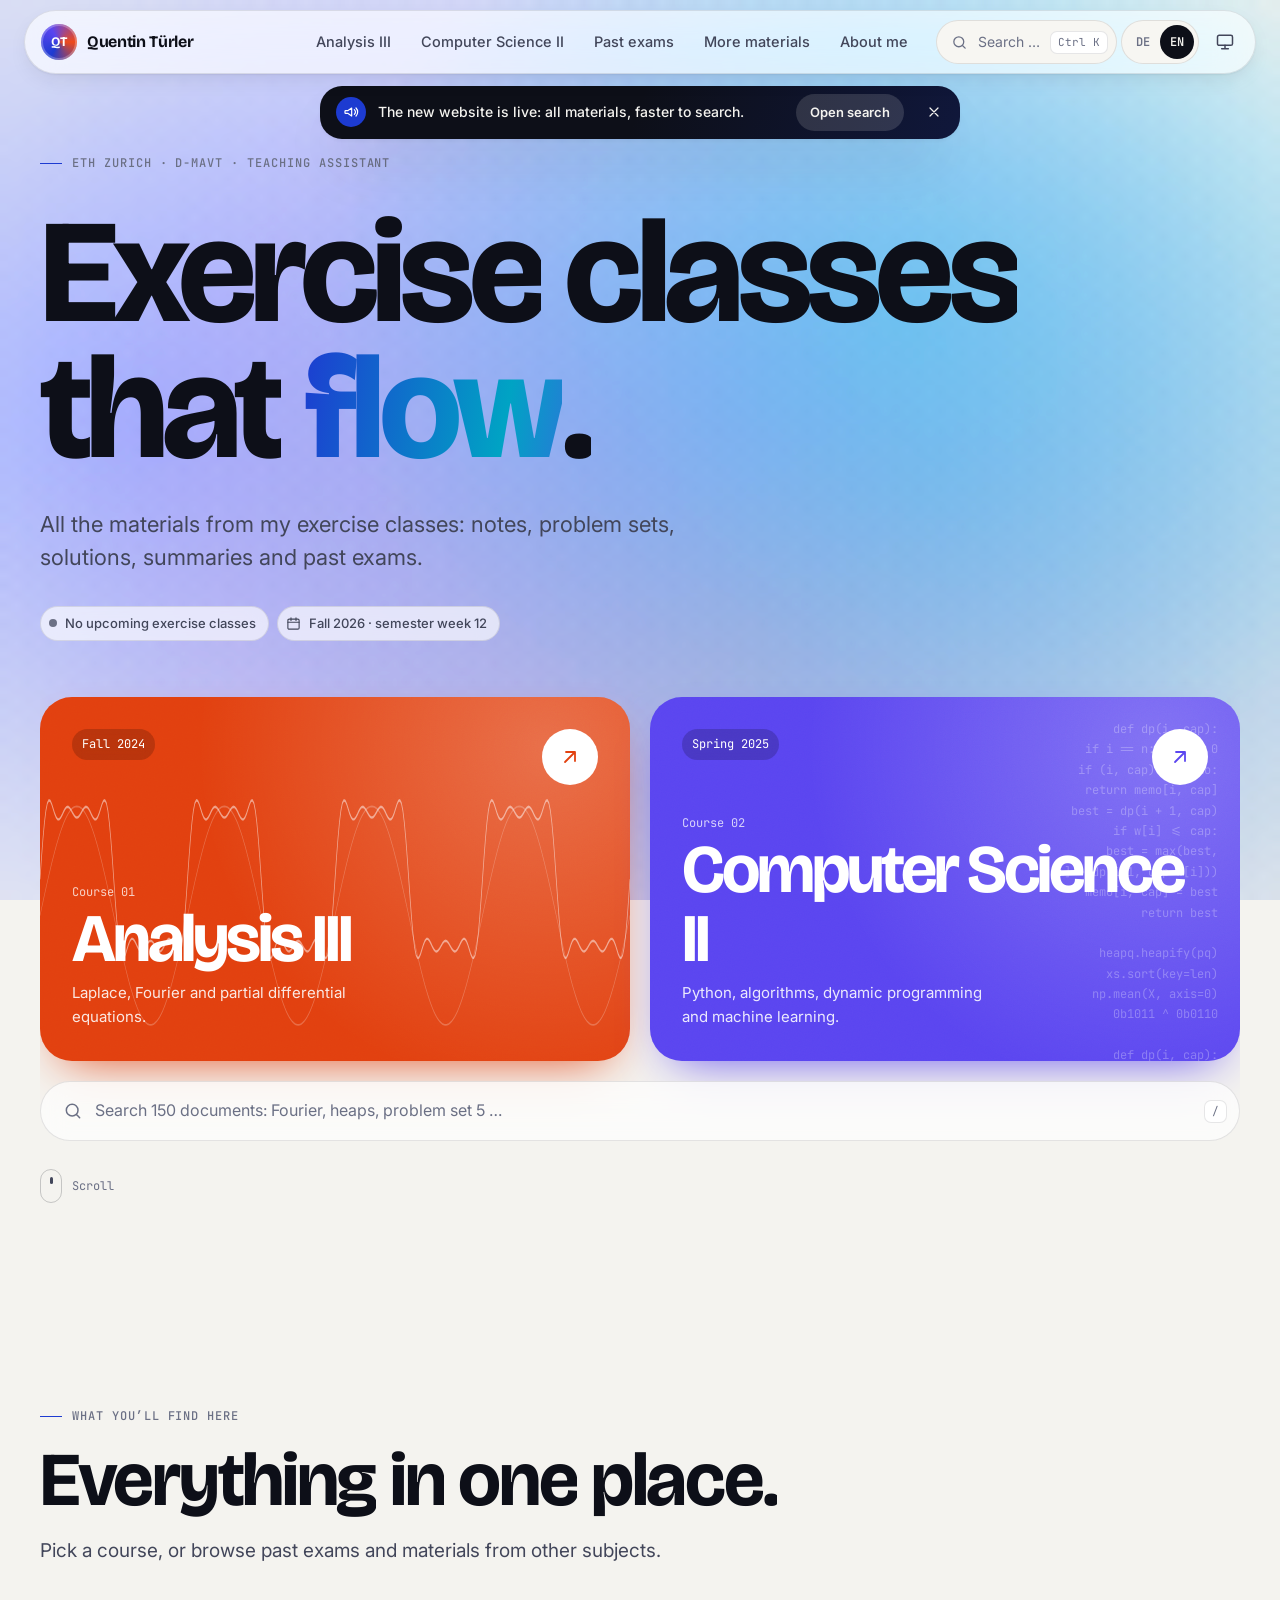
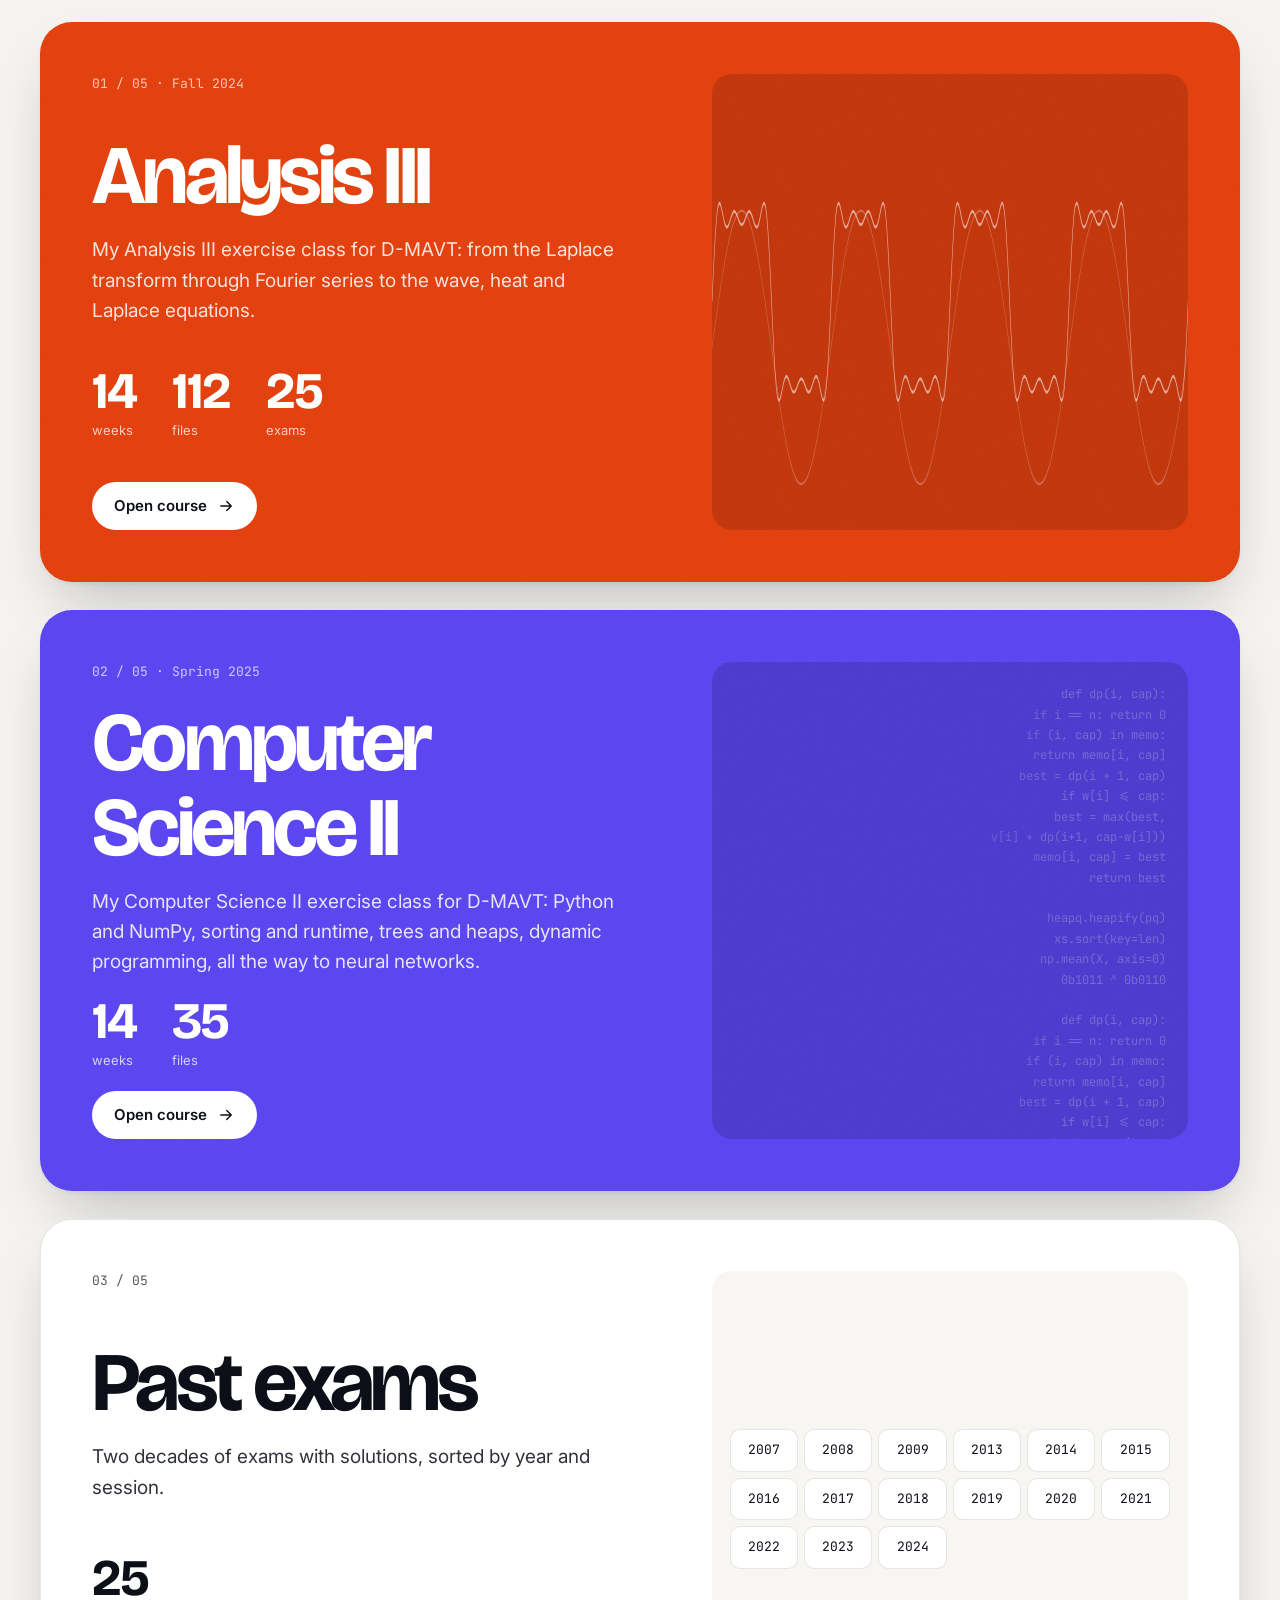
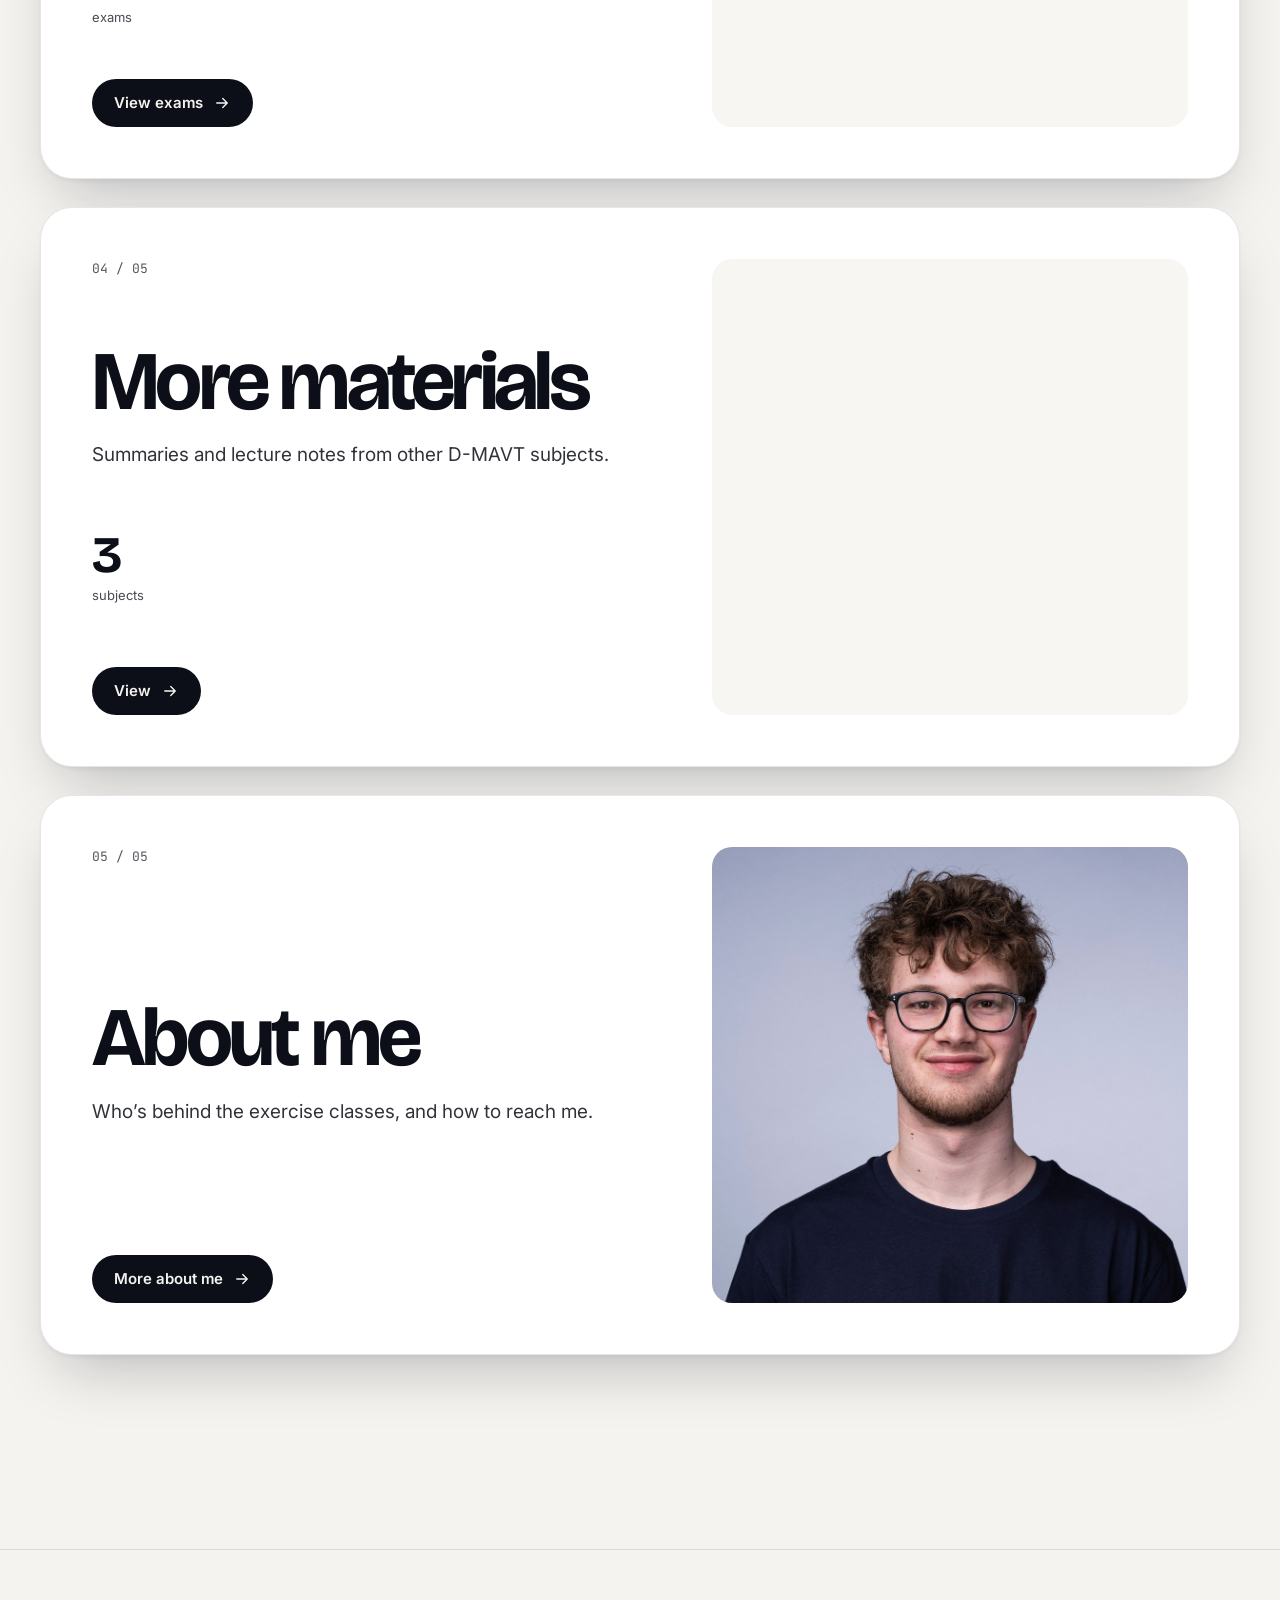
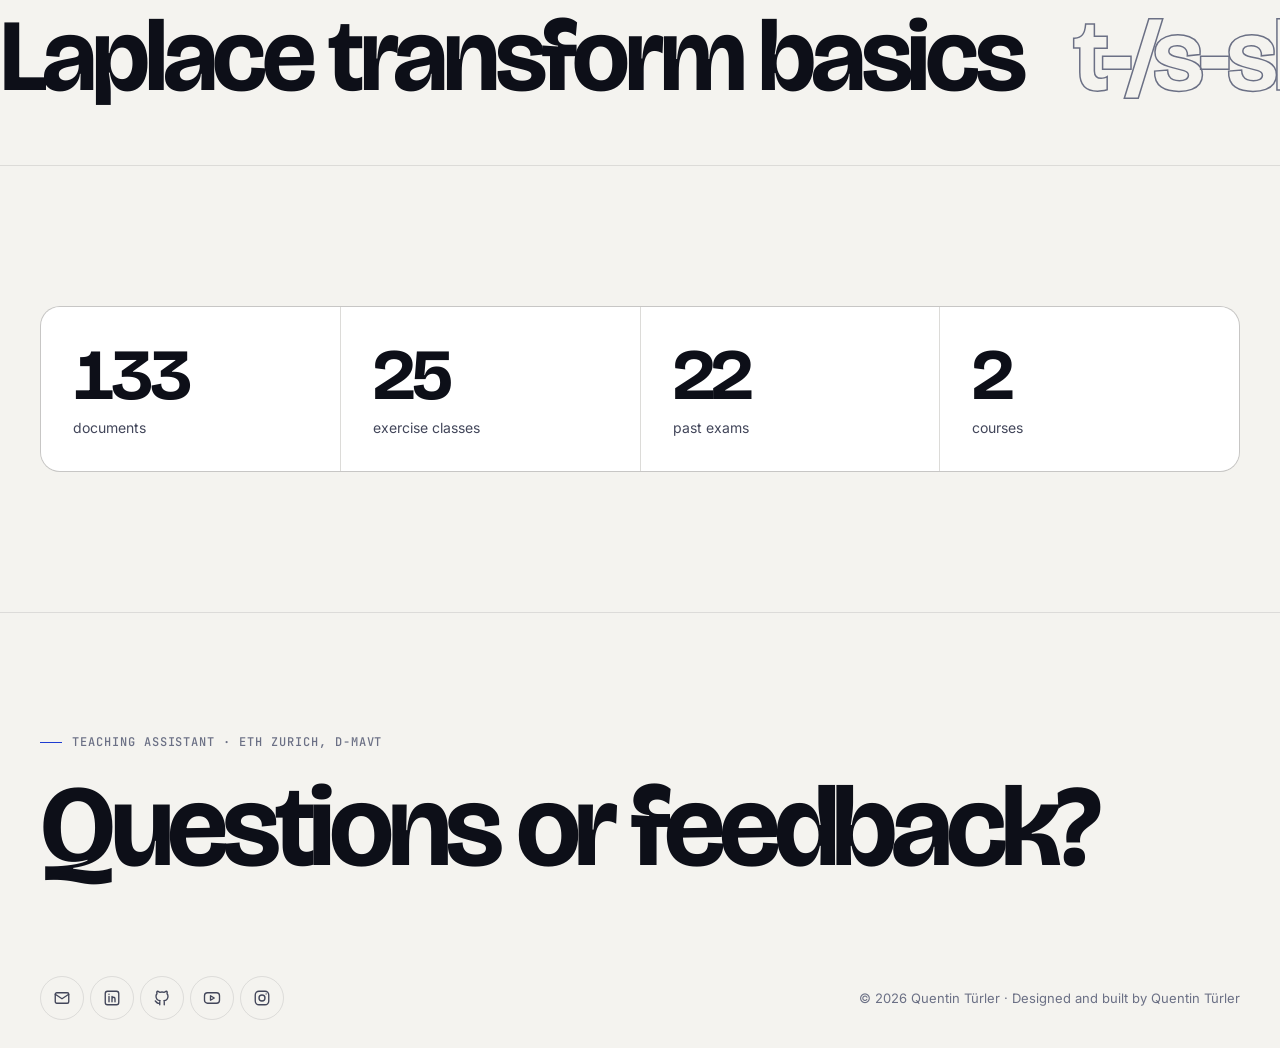
==== index.html @ d6ea6a9c "initial build" ====
<!doctype html>
<html lang="de">
<head>
<meta charset="utf-8">
<meta name="viewport" content="width=device-width, initial-scale=1, viewport-fit=cover">
<title>Quentin Türler · Teaching</title>
<meta name="description" content="Unterlagen aus meinen Übungsstunden an der ETH Zürich: Analysis III und Informatik II. Notizen, Serien, Lösungen und alte Prüfungen.">
<meta name="author" content="Quentin Türler">
<meta name="theme-color" content="#f4f3ef" media="(prefers-color-scheme: light)">
<meta name="theme-color" content="#07080d" media="(prefers-color-scheme: dark)">
<meta property="og:type" content="website">
<meta property="og:title" content="Quentin Türler · Teaching">
<meta property="og:description" content="Unterlagen aus meinen Übungsstunden an der ETH Zürich: Analysis III und Informatik II. Notizen, Serien, Lösungen und alte Prüfungen.">
<meta property="og:image" content="images/portrait.jpg">
<link rel="icon" href="assets/img/favicon.svg" type="image/svg+xml">
<script>
/* Boot: theme + language before first paint, unfold-transition flag, JS failsafe */
(function(){var d=document.documentElement;d.classList.add('js');var t,l;
try{t=localStorage.getItem('theme');l=localStorage.getItem('lang')}catch(e){}
d.dataset.theme=t==='dark'||((!t||t==='system')&&matchMedia('(prefers-color-scheme: dark)').matches)?'dark':'light';
d.lang=l==='en'||l==='de'?l:((navigator.language||'de').slice(0,2).toLowerCase()==='en'?'en':'de');
try{var x=sessionStorage.getItem('tx');if(x){var o=JSON.parse(x);if(Date.now()-o.t<8000){d.classList.add('tx-enter');d.style.setProperty('--tx-color',o.color)}else sessionStorage.removeItem('tx')}}catch(e){}
setTimeout(function(){if(!d.classList.contains('ready')){d.classList.remove('js','tx-enter')}},4000)})();
</script>
<link rel="preconnect" href="https://fonts.googleapis.com">
<link rel="preconnect" href="https://fonts.gstatic.com" crossorigin>
<link rel="stylesheet" href="https://fonts.googleapis.com/css2?family=Bricolage+Grotesque:opsz,wght@12..96,300..800&family=Inter:wght@400..700&family=JetBrains+Mono:wght@400..600&display=swap">
<link rel="stylesheet" href="assets/css/main.css">
<script type="module" src="assets/js/pages/home.js"></script>
</head>
<body data-page="home" data-title-key="home.title">
<a class="skip-link" href="#main" data-i18n="skip">Zum Inhalt springen</a>
<canvas class="bg-canvas bg-canvas--soft" id="bg" aria-hidden="true"></canvas>
<main id="main">
  <section class="hero container">
    <div class="home-hero__top">
      <span class="eyebrow" data-i18n="home.eyebrow">ETH Zürich · D-MAVT · Teaching Assistant</span>
      <h1 class="hero__title home-hero__title" data-split data-i18n-html="home.headline">Übungsstunden, die <em>fliessen</em>.</h1>
      <p class="hero__lead" data-reveal style="--d:.45s" data-i18n="home.lead">Alle Unterlagen aus meinen Übungsstunden.</p>
      <div class="hero__meta" id="status" data-reveal style="--d:.55s"></div>
    </div>
    <div class="quick" id="quick"></div>
    <button class="hero-search" data-search-open data-reveal style="--d:.8s"><svg viewBox="0 0 24 24" fill="none" stroke="currentColor" stroke-width="1.8" stroke-linecap="round" aria-hidden="true"><circle cx="11" cy="11" r="7"/><path d="m20 20-3.5-3.5"/></svg><span data-search-hero></span><span class="kbd">/</span></button>
    <div class="scroll-cue" aria-hidden="true"><i></i><span data-i18n="home.scroll">Scrollen</span></div>
  </section>
  <noscript><p class="container" style="padding:140px 0 40px">Diese Seite braucht JavaScript. / This page needs JavaScript.</p></noscript>
  <section class="section container" id="deck">
    <div class="section-head">
      <span class="eyebrow" data-i18n="home.deck.eyebrow">Was du hier findest</span>
      <h2 data-split data-i18n-html="home.deck.title">Alles an einem Ort.</h2>
      <p data-reveal data-i18n="home.deck.lead"></p>
    </div>
    <div class="stack" id="stack"></div>
  </section>
  <div class="marquee" aria-hidden="true"><div class="marquee__track" id="marquee"></div></div>
  <section class="section container"><div class="stats" id="stats"></div></section>
</main>
</body>
</html>
---- assets/css/main.css ----
/* =========================================================================
   Teaching Assistant Page: design system + components
   Colors are tokens on :root, switched by [data-theme] and [data-page].
   ========================================================================= */

/* ---------- Tokens ---------- */
:root {
  --font-display: "Bricolage Grotesque", "Inter", system-ui, sans-serif;
  --font-body: "Inter", system-ui, -apple-system, "Segoe UI", sans-serif;
  --font-mono: "JetBrains Mono", ui-monospace, "SFMono-Regular", Consolas, monospace;

  --gutter: clamp(16px, 4vw, 40px);
  --maxw: 1200px;
  --radius-s: 12px;
  --radius: 20px;
  --radius-l: 32px;
  --header-h: 64px;
  --ease-out: cubic-bezier(.16, 1, .3, 1);
  --ease-in-out: cubic-bezier(.65, 0, .35, 1);
  --spring: cubic-bezier(.34, 1.56, .64, 1);

  /* light theme (default) */
  --bg: #f4f3ef;
  --bg-2: #ebe9e3;
  --surface: #ffffff;
  --surface-2: #f7f6f2;
  --glass: rgba(255, 255, 255, .66);
  --line: rgba(14, 16, 28, .1);
  --line-strong: rgba(14, 16, 28, .2);
  --text: #0d0f18;
  --text-2: #42465a;
  --text-3: #6b7085;
  --shadow: 0 1px 2px rgba(10, 12, 30, .06), 0 8px 24px -8px rgba(10, 12, 30, .12);
  --shadow-l: 0 2px 4px rgba(10, 12, 30, .05), 0 30px 60px -20px rgba(10, 12, 30, .25);

  /* page accent (home = dark blue) */
  --accent: #1d3bd1;
  --accent-text: #1a33b5;
  --accent-ink: #ffffff;
  --accent-soft: rgba(29, 59, 209, .1);
  --accent-2: #00a3c4;

  /* course colors (used across pages) */
  --c-analysis: #ee4a1a;
  --c-informatik: #5a45f0;
  --c-home: #1d3bd1;

  /* solid surfaces that carry white text: same in both themes for contrast */
  --s-analysis: #e2400f;
  --s-informatik: #5a45f0;
  --s-home: #1d3bd1;

  color-scheme: light;
}

:root[data-theme="dark"] {
  --bg: #07080d;
  --bg-2: #0d0f17;
  --surface: #11131c;
  --surface-2: #171a25;
  --glass: rgba(13, 15, 23, .62);
  --line: rgba(220, 225, 255, .1);
  --line-strong: rgba(220, 225, 255, .2);
  --text: #eef0f7;
  --text-2: #b4b9cc;
  --text-3: #8a90a6;
  --shadow: 0 1px 2px rgba(0, 0, 0, .4), 0 8px 24px -8px rgba(0, 0, 0, .6);
  --shadow-l: 0 2px 4px rgba(0, 0, 0, .3), 0 30px 60px -20px rgba(0, 0, 0, .8);

  --accent: #5b7cff;
  --accent-text: #8ea4ff;
  --accent-ink: #050714;
  --accent-soft: rgba(91, 124, 255, .14);
  --accent-2: #2fd4f2;

  --c-analysis: #ff6a3d;
  --c-informatik: #8d7bff;
  --c-home: #5b7cff;

  color-scheme: dark;
}

/* No-JS fallback: follow the system */
@media (prefers-color-scheme: dark) {
  :root:not([data-theme]) {
    --bg: #07080d; --bg-2: #0d0f17; --surface: #11131c; --surface-2: #171a25;
    --glass: rgba(13, 15, 23, .62); --line: rgba(220, 225, 255, .1); --line-strong: rgba(220, 225, 255, .2);
    --text: #eef0f7; --text-2: #b4b9cc; --text-3: #8a90a6;
    --accent: #5b7cff; --accent-text: #8ea4ff; --accent-ink: #050714; --accent-soft: rgba(91, 124, 255, .14);
    color-scheme: dark;
  }
}

/* Page accents */
body[data-page="analysis"] {
  --accent: #ee4a1a; --accent-text: #c0360c; --accent-ink: #ffffff;
  --accent-soft: rgba(238, 74, 26, .1); --accent-2: #ff9f1c;
}
:root[data-theme="dark"] body[data-page="analysis"] {
  --accent: #ff6a3d; --accent-text: #ff8a63; --accent-ink: #1a0600;
  --accent-soft: rgba(255, 106, 61, .14); --accent-2: #ffb347;
}
body[data-page="informatik"] {
  --accent: #5a45f0; --accent-text: #4a35d6; --accent-ink: #ffffff;
  --accent-soft: rgba(90, 69, 240, .1); --accent-2: #2b7bff;
}
:root[data-theme="dark"] body[data-page="informatik"] {
  --accent: #8d7bff; --accent-text: #a99bff; --accent-ink: #0a0620;
  --accent-soft: rgba(141, 123, 255, .14); --accent-2: #4f9bff;
}

/* ---------- Base ---------- */
*, *::before, *::after { box-sizing: border-box; }
html {
  -webkit-text-size-adjust: 100%;
  text-size-adjust: 100%;
  overflow-x: clip;
  scroll-padding-top: calc(var(--header-h) + 72px);
}
@media (prefers-reduced-motion: no-preference) {
  html { scroll-behavior: smooth; }
}
body {
  margin: 0;
  min-height: 100dvh;
  background: var(--bg);
  color: var(--text);
  font-family: var(--font-body);
  font-size: 16px;
  line-height: 1.6;
  -webkit-font-smoothing: antialiased;
  overflow-x: clip;
  transition: background-color .5s var(--ease-out), color .5s var(--ease-out);
}
img, svg, canvas, video { display: block; max-width: 100%; }
a { color: inherit; text-decoration: none; }
button, input, select { font: inherit; color: inherit; }
button { cursor: pointer; background: none; border: 0; padding: 0; }
h1, h2, h3, h4 {
  font-family: var(--font-display);
  font-weight: 700;
  line-height: 1.02;
  letter-spacing: -.03em;
  margin: 0;
  font-variation-settings: "opsz" 96;
}
p { margin: 0; }
::selection { background: var(--accent); color: var(--accent-ink); }
:focus-visible {
  outline: 2.5px solid var(--accent);
  outline-offset: 3px;
  border-radius: 8px;
}
.visually-hidden {
  position: absolute !important; width: 1px; height: 1px; overflow: hidden;
  clip: rect(0 0 0 0); white-space: nowrap;
}
.skip-link {
  position: fixed; left: 16px; top: -60px; z-index: 2000;
  background: var(--accent); color: var(--accent-ink);
  padding: 10px 16px; border-radius: 999px; font-weight: 600;
  transition: top .3s var(--ease-out);
}
.skip-link:focus { top: 16px; }

.container { width: min(100% - 2 * var(--gutter), var(--maxw)); margin-inline: auto; }
.mono { font-family: var(--font-mono); font-size: .86em; letter-spacing: 0; }
.accent { color: var(--accent-text); }

/* Grain overlay for the "liquid" surfaces */
.grain::after {
  content: ""; position: absolute; inset: 0; pointer-events: none; border-radius: inherit;
  background-image: url("data:image/svg+xml,%3Csvg xmlns='http://www.w3.org/2000/svg' width='160' height='160'%3E%3Cfilter id='n'%3E%3CfeTurbulence type='fractalNoise' baseFrequency='.85' numOctaves='3' stitchTiles='stitch'/%3E%3C/filter%3E%3Crect width='100%25' height='100%25' filter='url(%23n)' opacity='.5'/%3E%3C/svg%3E");
  opacity: .12; mix-blend-mode: overlay;
}

/* ---------- Background canvas ---------- */
.bg-canvas {
  position: fixed; inset: 0; width: 100vw; height: 100lvh;
  z-index: 0; pointer-events: none;
}
.bg-canvas--soft { image-rendering: auto; filter: saturate(1.15); }
.bg-veil {
  position: fixed; inset: 0; z-index: 0; pointer-events: none;
  background: radial-gradient(120% 80% at 50% 0%, transparent 40%, var(--bg) 100%);
}
main, .site-footer { position: relative; z-index: 1; }

/* ---------- Header ---------- */
.site-header {
  position: fixed; z-index: 100;
  top: max(10px, env(safe-area-inset-top));
  left: 50%;
  width: min(100% - 2 * clamp(10px, 2vw, 24px), 1240px);
  transform: translateX(-50%);
  transition: transform .5s var(--ease-out), opacity .4s;
}
.site-header.is-hidden { transform: translate(-50%, calc(-100% - 20px)); }
.header-bar {
  height: var(--header-h);
  display: flex; align-items: center; gap: 8px;
  padding: 0 8px 0 10px;
  background: var(--glass);
  -webkit-backdrop-filter: blur(18px) saturate(1.6);
  backdrop-filter: blur(18px) saturate(1.6);
  border: 1px solid var(--line);
  border-radius: 999px;
  box-shadow: var(--shadow);
}
.brand {
  display: flex; align-items: center; gap: 10px;
  padding: 6px 12px 6px 6px; border-radius: 999px;
  font-family: var(--font-display); font-weight: 700; letter-spacing: -.02em;
  min-height: 44px;
}
.brand__mark {
  width: 36px; height: 36px; border-radius: 50%;
  display: grid; place-items: center;
  background: conic-gradient(from 210deg, var(--c-home), var(--c-informatik), var(--c-analysis), var(--c-home));
  color: #fff; font-size: 13px; letter-spacing: 0;
  box-shadow: inset 0 0 0 2px rgba(255, 255, 255, .25);
  transition: transform .8s var(--spring);
}
.brand:hover .brand__mark { transform: rotate(180deg) scale(1.05); }
.brand__mark span { display: inline-block; transition: transform .8s var(--spring); }
.brand:hover .brand__mark span { transform: rotate(-180deg); }
.brand__name { white-space: nowrap; }
.nav { display: flex; gap: 2px; margin-left: auto; }
.nav a {
  position: relative; padding: 10px 14px; border-radius: 999px;
  font-size: 14.5px; font-weight: 500; color: var(--text-2);
  transition: color .25s, background-color .25s;
  white-space: nowrap;
}
.nav a:hover { color: var(--text); background: var(--accent-soft); }
.nav a[aria-current="page"] { color: var(--text); }
.nav a[aria-current="page"]::after {
  content: ""; position: absolute; left: 50%; bottom: 4px; width: 5px; height: 5px;
  margin-left: -2.5px; border-radius: 50%; background: var(--dot, var(--accent));
}
.header-tools { display: flex; align-items: center; gap: 4px; margin-left: 6px; }
.icon-btn {
  width: 44px; height: 44px; display: grid; place-items: center;
  border-radius: 50%; color: var(--text-2);
  transition: background-color .25s, color .25s, transform .3s var(--spring);
}
.icon-btn:hover { background: var(--accent-soft); color: var(--text); }
.icon-btn:active { transform: scale(.9); }
.icon-btn svg { width: 20px; height: 20px; }
.search-trigger {
  display: flex; align-items: center; gap: 10px;
  height: 44px; padding: 0 8px 0 14px; border-radius: 999px;
  color: var(--text-3); background: var(--surface-2); border: 1px solid var(--line);
  font-size: 14px; transition: border-color .25s, color .25s;
}
.search-trigger:hover { border-color: var(--line-strong); color: var(--text-2); }
.search-trigger svg { width: 17px; height: 17px; }
.kbd {
  font-family: var(--font-mono); font-size: 11px; line-height: 1;
  padding: 5px 7px; border-radius: 7px; border: 1px solid var(--line);
  background: var(--surface); color: var(--text-3);
}

/* Language toggle */
.lang-toggle {
  position: relative; display: grid; grid-template-columns: 1fr 1fr;
  height: 44px; padding: 4px; border-radius: 999px;
  background: var(--surface-2); border: 1px solid var(--line);
  font-family: var(--font-mono); font-size: 12px; font-weight: 600;
}
.lang-toggle span {
  position: relative; z-index: 1; display: flex; align-items: center; justify-content: center;
  width: 34px; height: 34px; line-height: 1; color: var(--text-3); transition: color .35s;
}
.lang-toggle::before {
  content: ""; position: absolute; top: 4px; bottom: 4px; left: 4px;
  width: 34px; border-radius: 999px; background: var(--text);
  transition: transform .5s var(--spring);
}
:root[lang="en"] .lang-toggle::before { transform: translateX(34px); }
:root[lang="de"] .lang-toggle span:first-child,
:root[lang="en"] .lang-toggle span:last-child { color: var(--bg); }

/* Theme toggle icon morph */
.theme-toggle svg { transition: transform .6s var(--spring), opacity .3s; }
.theme-toggle:active svg { transform: rotate(90deg) scale(.8); }

.menu-btn { display: none; }

@media (max-width: 1080px) {
  .search-trigger .search-trigger__label, .search-trigger .kbd { display: none; }
  .search-trigger { width: 44px; padding: 0; justify-content: center; background: none; border-color: transparent; color: var(--text-2); }
  .search-trigger svg { width: 20px; height: 20px; }
}
@media (max-width: 900px) {
  .nav { display: none; }
  .menu-btn { display: grid; }
  .header-tools { margin-left: auto; }
}
@media (max-width: 420px) {
  .brand__name { display: none; }
  .brand { padding-right: 6px; }
  .header-tools { gap: 0; }
  .lang-toggle span { width: 30px; }
  .lang-toggle::before { width: 30px; }
  :root[lang="en"] .lang-toggle::before { transform: translateX(30px); }
}

/* Mobile menu */
.mobile-menu {
  position: fixed; inset: 0; z-index: 90;
  padding: calc(var(--header-h) + max(28px, env(safe-area-inset-top) + 18px)) var(--gutter) max(28px, env(safe-area-inset-bottom));
  background: var(--bg);
  display: flex; flex-direction: column; gap: 4px;
  clip-path: circle(0% at calc(100% - 40px) 40px);
  visibility: hidden;
  transition: clip-path .7s var(--ease-in-out), visibility 0s .7s;
}
.mobile-menu.is-open {
  clip-path: circle(150% at calc(100% - 40px) 40px);
  visibility: visible;
  transition: clip-path .7s var(--ease-in-out), visibility 0s;
}
.mobile-menu a {
  display: flex; align-items: baseline; gap: 14px;
  font-family: var(--font-display); font-weight: 700;
  font-size: clamp(34px, 10vw, 56px); letter-spacing: -.04em; line-height: 1.15;
  padding: 6px 0; min-height: 44px;
  opacity: 0; transform: translateY(30px);
  transition: opacity .5s, transform .7s var(--ease-out);
}
.mobile-menu a small { font-family: var(--font-mono); font-size: 12px; color: var(--text-3); letter-spacing: 0; font-weight: 500; }
.mobile-menu a i { font-style: normal; width: 12px; height: 12px; border-radius: 50%; background: var(--dot); align-self: center; flex: none; }
.mobile-menu.is-open a { opacity: 1; transform: none; }
.mobile-menu.is-open a:nth-child(1) { transition-delay: .15s; }
.mobile-menu.is-open a:nth-child(2) { transition-delay: .2s; }
.mobile-menu.is-open a:nth-child(3) { transition-delay: .25s; }
.mobile-menu.is-open a:nth-child(4) { transition-delay: .3s; }
.mobile-menu.is-open a:nth-child(5) { transition-delay: .35s; }
.mobile-menu.is-open a:nth-child(6) { transition-delay: .4s; }
.mobile-menu__foot { margin-top: auto; display: flex; gap: 8px; flex-wrap: wrap; }

/* ---------- Announcement ---------- */
.announce {
  position: fixed; z-index: 95; left: 50%;
  top: calc(max(10px, env(safe-area-inset-top)) + var(--header-h) + 12px);
  transform: translate(-50%, -20px) scale(.96);
  width: min(100% - 2 * var(--gutter), 640px);
  display: flex; align-items: center; gap: 12px;
  padding: 8px 8px 8px 16px; border-radius: 22px;
  background: var(--text); color: var(--bg);
  box-shadow: var(--shadow-l);
  opacity: 0; pointer-events: none;
  transition: opacity .5s, transform .7s var(--spring), top .5s var(--ease-out);
  overflow: hidden;
}
.announce.is-shown { opacity: 1; transform: translate(-50%, 0) scale(1); pointer-events: auto; }
.site-header.is-hidden ~ .announce.is-shown { transform: translate(-50%, calc(-100% - 120px)); opacity: 0; pointer-events: none; }
.announce::before {
  content: ""; position: absolute; inset: 0; z-index: -1; opacity: .5;
  background: linear-gradient(110deg, transparent 20%, color-mix(in srgb, var(--accent) 55%, transparent) 50%, transparent 80%);
  background-size: 250% 100%;
  animation: shimmer 4s linear infinite;
}
.announce[data-tone="warning"] { background: #ffb020; color: #1a1000; }
.announce__icon {
  flex: none; width: 30px; height: 30px; border-radius: 50%; display: grid; place-items: center;
  background: var(--accent); color: var(--accent-ink);
}
.announce[data-tone="warning"] .announce__icon { background: #1a1000; color: #ffb020; }
.announce__icon svg { width: 16px; height: 16px; }
.announce__text { flex: 1; font-size: 14px; font-weight: 500; line-height: 1.35; }
.announce__link {
  flex: none; font-size: 13px; font-weight: 600; padding: 8px 14px; border-radius: 999px;
  background: color-mix(in srgb, currentColor 14%, transparent);
  min-height: 36px; display: inline-flex; align-items: center;
}
.announce__close { flex: none; width: 36px; height: 36px; border-radius: 50%; display: grid; place-items: center; }
.announce__close:hover { background: color-mix(in srgb, currentColor 14%, transparent); }
.announce__close svg { width: 16px; height: 16px; }
@keyframes shimmer { to { background-position: -250% 0; } }
@media (max-width: 560px) {
  /* phones: a toast at the bottom, out of the way of header and content */
  .announce { top: auto; bottom: max(12px, env(safe-area-inset-bottom)); transform: translate(-50%, 30px) scale(.96); }
  .announce.is-shown, .site-header.is-hidden ~ .announce.is-shown { transform: translate(-50%, 0) scale(1); opacity: 1; pointer-events: auto; }
  .announce { flex-wrap: wrap; padding: 12px 8px 8px 14px; }
  .announce__text { flex-basis: calc(100% - 90px); }
  .announce__link { order: 3; margin-left: 42px; }
}

/* ---------- Buttons, chips, pills ---------- */
.btn {
  position: relative; display: inline-flex; align-items: center; justify-content: center; gap: 10px;
  min-height: 48px; padding: 0 22px; border-radius: 999px;
  font-weight: 600; font-size: 15px; white-space: nowrap;
  background: var(--text); color: var(--bg);
  transition: transform .4s var(--spring), box-shadow .3s, background-color .3s;
  overflow: hidden; isolation: isolate;
}
.btn::before {
  content: ""; position: absolute; inset: 0; z-index: -1;
  background: var(--accent); border-radius: inherit;
  transform: translateY(101%); transition: transform .5s var(--ease-out);
}
.btn:hover::before { transform: none; }
.btn:hover { color: var(--accent-ink); box-shadow: 0 10px 30px -10px var(--accent); }
.btn:active { transform: scale(.96); }
.btn svg { width: 18px; height: 18px; transition: transform .4s var(--spring); }
.btn:hover svg { transform: translateX(3px); }
.btn--ghost { background: transparent; color: var(--text); box-shadow: inset 0 0 0 1.5px var(--line-strong); }
.btn--accent { background: var(--accent); color: var(--accent-ink); }
.btn--accent::before { background: var(--text); }
.btn--accent:hover { color: var(--bg); }

.chip {
  display: inline-flex; align-items: center; gap: 8px;
  min-height: 40px; padding: 0 14px; border-radius: 999px;
  border: 1px solid var(--line); background: var(--surface);
  font-size: 14px; font-weight: 500; color: var(--text-2);
  transition: background-color .25s, color .25s, border-color .25s, transform .3s var(--spring);
}
.chip:hover { border-color: var(--line-strong); color: var(--text); }
.chip:active { transform: scale(.95); }
.chip[aria-pressed="true"] { background: var(--text); color: var(--bg); border-color: var(--text); }
.chip .count { font-family: var(--font-mono); font-size: 11px; opacity: .6; }
.chip svg { width: 16px; height: 16px; }

.pill {
  display: inline-flex; align-items: center; gap: 8px;
  padding: 6px 12px 6px 8px; border-radius: 999px;
  background: var(--glass); border: 1px solid var(--line);
  -webkit-backdrop-filter: blur(10px); backdrop-filter: blur(10px);
  font-size: 13px; font-weight: 500; color: var(--text-2);
}
.pill .dot { width: 8px; height: 8px; border-radius: 50%; background: var(--accent); flex: none; }
.pill .dot--live { box-shadow: 0 0 0 0 var(--accent); animation: pulse 2s infinite; }
.pill .dot--off { background: var(--text-3); }
@keyframes pulse { 70% { box-shadow: 0 0 0 9px transparent; } 100% { box-shadow: 0 0 0 0 transparent; } }

.eyebrow {
  font-family: var(--font-mono); font-size: 12px; font-weight: 500;
  letter-spacing: .08em; text-transform: uppercase; color: var(--text-3);
  display: inline-flex; align-items: center; gap: 10px;
}
.eyebrow::before { content: ""; width: 22px; height: 1.5px; background: var(--accent); }

/* ---------- Sections ---------- */
.section { padding-block: clamp(72px, 12vw, 140px); }
.section-head { display: grid; gap: 16px; margin-bottom: clamp(32px, 5vw, 56px); max-width: 760px; }
.section-head h2 { font-size: clamp(38px, 6.5vw, 76px); }
.section-head p { color: var(--text-2); font-size: clamp(16px, 1.6vw, 19px); max-width: 60ch; }

/* ---------- Reveal-on-scroll ---------- */
.js [data-reveal] {
  opacity: 0; transform: translateY(40px);
  transition: opacity .9s var(--ease-out), transform 1.1s var(--ease-out);
  transition-delay: var(--d, 0s);
}
.js [data-reveal="scale"] { transform: scale(.94); }
.js [data-reveal="left"] { transform: translateX(-40px); }
.js [data-reveal].is-in { opacity: 1; transform: none; }

/* Split headline (word-by-word liquid reveal) */
.split .w { display: inline-block; overflow: hidden; vertical-align: top; padding-bottom: .08em; margin-bottom: -.08em; }
.split .w > span {
  display: inline-block; transform: translateY(105%) rotate(4deg); transform-origin: 0 100%;
  transition: transform 1.1s var(--ease-out); transition-delay: calc(var(--i) * 70ms + var(--d0, .1s));
}
.split.is-in .w > span { transform: none; }

/* ---------- Hero (shared) ---------- */
.hero {
  position: relative; min-height: 100svh; overflow-x: clip;
  display: flex; flex-direction: column; justify-content: flex-end;
  padding-top: calc(var(--header-h) + 90px);
  padding-bottom: clamp(32px, 6vw, 64px);
}
.hero__title {
  font-size: clamp(52px, 11.5vw, 168px);
  letter-spacing: -.045em; line-height: .92;
  font-weight: 750;
}
.hero__lead { font-size: clamp(17px, 2vw, 22px); color: var(--text-2); max-width: 46ch; line-height: 1.5; }
.hero__meta { display: flex; gap: 8px; flex-wrap: wrap; }

.hero--compact { min-height: auto; justify-content: flex-start; gap: 22px; padding-top: calc(var(--header-h) + clamp(90px, 14vw, 160px)); padding-bottom: clamp(40px, 6vw, 72px); }
.hero--compact .hero__title { font-size: clamp(48px, 9.5vw, 132px); }
.bg-canvas--dim { opacity: .55; }

/* ---------- Home: quick access ---------- */
.home-hero__top { display: grid; gap: clamp(20px, 3vw, 32px); margin-bottom: clamp(32px, 5vw, 56px); }
.home-hero__title em {
  font-style: normal;
  background: linear-gradient(100deg, var(--c-home), var(--accent-2) 40%, var(--c-informatik) 70%, var(--c-analysis));
  background-size: 200% 100%;
  -webkit-background-clip: text; background-clip: text; color: transparent;
  animation: flow 8s ease-in-out infinite alternate;
}
@keyframes flow { to { background-position: 100% 0; } }
.quick { display: grid; grid-template-columns: repeat(auto-fit, minmax(min(100%, 340px), 1fr)); gap: clamp(12px, 2vw, 20px); }
.qcard {
  --c: var(--accent);
  position: relative; isolation: isolate; overflow: hidden;
  min-height: clamp(220px, 30vw, 300px);
  padding: clamp(22px, 3vw, 32px);
  border-radius: var(--radius-l);
  background: var(--c); color: #fff;
  display: flex; flex-direction: column; justify-content: space-between; gap: 24px;
  transform-style: preserve-3d;
  transform: perspective(900px) rotateX(var(--rx, 0deg)) rotateY(var(--ry, 0deg)) translateZ(0);
  transition: transform .6s var(--ease-out), box-shadow .5s;
  box-shadow: 0 20px 50px -24px var(--c);
}
.qcard:hover { box-shadow: 0 34px 70px -24px var(--c); }
/* entrance uses `translate`/opacity so it never fights the tilt `transform` */
.js .qcard { animation: rise 1.1s var(--ease-out) var(--d, .4s) both; }
html.tx-came .qcard { animation-delay: calc(var(--d, .4s) + .8s); }
@keyframes rise { from { opacity: 0; translate: 0 70px; } }
html.tx-came .split .w > span { transition-delay: calc(var(--i) * 70ms + .9s); }
.qcard--analysis { --c: var(--c-analysis); }
.qcard--informatik { --c: var(--c-informatik); }
.qcard__glow {
  position: absolute; inset: -40%; z-index: -1; pointer-events: none;
  background: radial-gradient(circle at var(--mx, 70%) var(--my, 30%), rgba(255, 255, 255, .35), transparent 40%);
  transition: opacity .4s; opacity: .7;
}
.qcard__art { position: absolute; inset: 0; z-index: -1; opacity: .9; }
.qcard__art svg { width: 100%; height: 100%; }
.qcard__top { display: flex; justify-content: space-between; align-items: flex-start; gap: 12px; }
.qcard__sem { font-family: var(--font-mono); font-size: 12px; padding: 6px 10px; border-radius: 999px; background: rgba(0, 0, 0, .18); backdrop-filter: blur(6px); }
.qcard__arrow {
  width: 56px; height: 56px; border-radius: 50%; display: grid; place-items: center; flex: none;
  background: #fff; color: var(--c);
  transition: transform .6s var(--spring);
}
.qcard__arrow svg { width: 24px; height: 24px; }
.qcard:hover .qcard__arrow { transform: rotate(-45deg) scale(1.08); }
.qcard h2 { font-size: clamp(38px, 5.6vw, 68px); letter-spacing: -.045em; }
.qcard p { font-size: 15px; opacity: .88; max-width: 34ch; margin-top: 8px; }
.qcard__index { font-family: var(--font-mono); font-size: 12px; opacity: .75; }

/* Wave + code art inside quick cards */
.wave-path { fill: none; stroke: rgba(255, 255, 255, .55); stroke-width: 2; }
.wave-path--2 { stroke: rgba(255, 255, 255, .25); stroke-width: 1.5; }
.wave-move { animation: wave-move 6s linear infinite; }
.wave-move--slow { animation-duration: 11s; }
@keyframes wave-move { to { transform: translateX(-50%); } }
.code-art {
  position: absolute; inset: 0; z-index: -1; padding: 22px; overflow: hidden;
  font-family: var(--font-mono); font-size: 12px; line-height: 1.7; color: rgba(255, 255, 255, .28);
  white-space: pre; text-align: right;
  mask-image: linear-gradient(90deg, transparent 20%, #000 75%);
  -webkit-mask-image: linear-gradient(90deg, transparent 20%, #000 75%);
}
.code-art__scroll { animation: code-scroll 18s linear infinite; }
@keyframes code-scroll { to { transform: translateY(-50%); } }

.hero-search {
  margin-top: clamp(14px, 2vw, 20px);
  display: flex; align-items: center; gap: 12px; width: 100%;
  min-height: 60px; padding: 0 12px 0 22px; border-radius: 999px;
  background: var(--glass); border: 1px solid var(--line);
  -webkit-backdrop-filter: blur(14px); backdrop-filter: blur(14px);
  color: var(--text-3); font-size: 16px; text-align: left;
  transition: border-color .3s, box-shadow .3s;
}
.hero-search:hover { border-color: var(--line-strong); box-shadow: var(--shadow); }
.hero-search svg { width: 20px; height: 20px; flex: none; }
.hero-search span:first-of-type { flex: 1; }

.scroll-cue { display: flex; align-items: center; gap: 10px; font-family: var(--font-mono); font-size: 12px; color: var(--text-3); margin-top: 28px; }
.scroll-cue i { width: 22px; height: 34px; border-radius: 12px; border: 1.5px solid var(--line-strong); position: relative; }
.scroll-cue i::after { content: ""; position: absolute; left: 50%; top: 7px; width: 3px; height: 7px; margin-left: -1.5px; border-radius: 2px; background: var(--text-2); animation: cue 1.8s var(--ease-in-out) infinite; }
@keyframes cue { 0% { transform: translateY(0); opacity: 1; } 80%, 100% { transform: translateY(12px); opacity: 0; } }

/* ---------- Stacking cards (sticky deck) ---------- */
.stack { display: grid; gap: clamp(16px, 3vw, 28px); padding-bottom: 6vh; }
.stack__item {
  position: sticky;
  top: calc(var(--header-h) + 32px + var(--i, 0) * 14px);
  transform-origin: 50% 0;
  will-change: transform;
}
.deck-card {
  --c: var(--accent);
  position: relative; isolation: isolate; overflow: hidden;
  min-height: min(68vh, 560px);
  border-radius: var(--radius-l);
  padding: clamp(24px, 4vw, 52px);
  display: grid; grid-template-columns: 1.2fr 1fr; gap: clamp(20px, 4vw, 48px);
  background: var(--surface); border: 1px solid var(--line);
  box-shadow: var(--shadow-l);
  transition: filter .3s;
}
.deck-card--color { background: var(--c); color: #fff; border-color: transparent; }
.deck-card__index { font-family: var(--font-mono); font-size: 13px; opacity: .7; }
.deck-card__body { display: flex; flex-direction: column; gap: 18px; justify-content: space-between; }
.deck-card h3 { font-size: clamp(40px, 6.5vw, 92px); letter-spacing: -.045em; }
.deck-card p { font-size: clamp(16px, 1.5vw, 19px); opacity: .85; max-width: 44ch; }
.deck-card__stats { display: flex; gap: clamp(18px, 3vw, 36px); flex-wrap: wrap; }
.deck-card__stats b { display: block; font-family: var(--font-display); font-size: clamp(32px, 4vw, 52px); letter-spacing: -.04em; line-height: 1; }
.deck-card__stats span { font-size: 13px; opacity: .75; }
.deck-card__art {
  position: relative; border-radius: var(--radius); overflow: hidden;
  background: rgba(0, 0, 0, .14); min-height: 220px;
}
.deck-card:not(.deck-card--color) .deck-card__art { background: var(--surface-2); }
.deck-card__art canvas, .deck-card__art svg { position: absolute; inset: 0; width: 100%; height: 100%; }
.deck-card .btn { align-self: flex-start; }
.deck-card--color .btn { background: #fff; color: #0d0f18; }
.deck-card--color .btn::before { background: #0d0f18; }
.deck-card--color .btn:hover { color: #fff; }
.deck-card__shade { position: absolute; inset: 0; background: #000; opacity: 0; pointer-events: none; z-index: 5; border-radius: inherit; }
@media (max-width: 760px) {
  .deck-card { grid-template-columns: 1fr; min-height: auto; }
  .deck-card__art { min-height: 160px; order: -1; }
  .stack__item { top: calc(var(--header-h) + 24px + var(--i, 0) * 10px); }
}

/* ---------- Marquee ---------- */
.marquee { overflow: hidden; padding-block: clamp(28px, 5vw, 56px); border-block: 1px solid var(--line); position: relative; z-index: 1; }
.marquee__track { display: flex; width: max-content; animation: marquee 40s linear infinite; }
.marquee__track span {
  font-family: var(--font-display); font-weight: 700; font-size: clamp(40px, 8vw, 110px);
  letter-spacing: -.05em; line-height: 1; padding-right: .5em; white-space: nowrap;
}
.marquee__track span:nth-child(3n+2) { color: transparent; -webkit-text-stroke: 1.5px var(--text-3); }
.marquee__track span:nth-child(3n) { color: var(--accent-text); }
@keyframes marquee { to { transform: translateX(-50%); } }

/* ---------- Stats ---------- */
.stats { display: grid; grid-template-columns: repeat(auto-fit, minmax(min(100%, 200px), 1fr)); gap: 1px; background: var(--line); border-radius: var(--radius); overflow: hidden; border: 1px solid var(--line); }
.stat { background: var(--surface); padding: clamp(20px, 3vw, 32px); display: grid; gap: 6px; }
.stat b { font-family: var(--font-display); font-size: clamp(44px, 6vw, 72px); letter-spacing: -.05em; line-height: 1; font-variant-numeric: tabular-nums; }
.stat span { color: var(--text-2); font-size: 14px; }

/* ---------- Course page ---------- */
.course-hero .hero__title { color: var(--text); }
.course-hero .hero__title .accent-word { color: var(--accent); }
.back-link {
  display: inline-flex; align-items: center; gap: 8px; min-height: 44px;
  font-size: 14px; font-weight: 500; color: var(--text-2);
}
.back-link svg { width: 18px; height: 18px; transition: transform .4s var(--spring); }
.back-link:hover svg { transform: translateX(-4px); }
.course-hero__grid { display: grid; grid-template-columns: 1.3fr 1fr; gap: clamp(24px, 4vw, 56px); align-items: end; margin-top: clamp(24px, 4vw, 40px); }
@media (max-width: 860px) { .course-hero__grid { grid-template-columns: 1fr; } }
.info-cards { display: grid; gap: 10px; }
.info-card {
  display: grid; grid-template-columns: auto 1fr; gap: 4px 14px; align-items: center;
  padding: 16px 18px; border-radius: var(--radius);
  background: var(--glass); border: 1px solid var(--line);
  -webkit-backdrop-filter: blur(14px); backdrop-filter: blur(14px);
}
.info-card__icon { grid-row: span 2; width: 44px; height: 44px; border-radius: 14px; display: grid; place-items: center; background: var(--accent-soft); color: var(--accent-text); }
.info-card__icon svg { width: 20px; height: 20px; }
.info-card__label { font-size: 12px; font-family: var(--font-mono); text-transform: uppercase; letter-spacing: .06em; color: var(--text-3); }
.info-card__value { font-weight: 600; line-height: 1.35; }
.info-card__value .room { font-family: var(--font-mono); font-size: 13px; color: var(--accent-text); margin-left: 6px; white-space: nowrap; }
.link-row { display: flex; flex-wrap: wrap; gap: 8px; margin-top: 18px; }
.link-row .chip svg { width: 14px; height: 14px; opacity: .6; }

/* Sub navigation */
.subnav {
  position: sticky; z-index: 50; top: calc(max(10px, env(safe-area-inset-top)) + var(--header-h) + 10px);
  margin-top: 12px; transition: top .5s var(--ease-out);
}
.site-header.is-hidden ~ main .subnav { top: max(10px, env(safe-area-inset-top)); }
.subnav__inner {
  position: relative; display: flex; gap: 2px; padding: 5px; width: max-content; max-width: 100%;
  margin-inline: auto; overflow-x: auto; scrollbar-width: none;
  border-radius: 999px; background: var(--glass); border: 1px solid var(--line);
  -webkit-backdrop-filter: blur(16px); backdrop-filter: blur(16px); box-shadow: var(--shadow);
}
.subnav__inner::-webkit-scrollbar { display: none; }
.subnav a {
  position: relative; z-index: 1; padding: 9px 16px; border-radius: 999px; min-height: 40px;
  display: inline-flex; align-items: center;
  font-size: 14px; font-weight: 500; color: var(--text-2); white-space: nowrap; transition: color .3s;
}
.subnav a.is-active { color: var(--accent-ink); }
.subnav__blob {
  position: absolute; top: 5px; bottom: 5px; left: 0; width: 0; border-radius: 999px;
  background: var(--accent); transition: transform .6s var(--spring), width .6s var(--spring);
}

/* Toolbar + filters */
.toolbar { display: grid; gap: 14px; margin-bottom: 28px; }
.toolbar__row { display: flex; gap: 8px; flex-wrap: wrap; align-items: center; }
.field {
  display: flex; align-items: center; gap: 10px; min-height: 48px; padding: 0 16px; border-radius: 999px;
  background: var(--surface); border: 1px solid var(--line); flex: 1 1 260px; max-width: 420px;
  transition: border-color .25s, box-shadow .25s;
}
.field:focus-within { border-color: var(--accent); box-shadow: 0 0 0 4px var(--accent-soft); }
.field svg { width: 18px; height: 18px; color: var(--text-3); flex: none; }
.field input::-webkit-search-cancel-button { cursor: pointer; }
.field input { border: 0; background: none; outline: none; width: 100%; min-width: 0; font-size: 15px; }
.week-rail { display: flex; gap: 6px; overflow-x: auto; scrollbar-width: none; padding: 2px; margin-inline: -2px; }
.week-rail::-webkit-scrollbar { display: none; }
.week-rail a {
  flex: none; width: 44px; height: 44px; border-radius: 14px; display: grid; place-items: center;
  font-family: var(--font-mono); font-size: 13px; font-weight: 600; color: var(--text-2);
  border: 1px solid var(--line); background: var(--surface);
  transition: background-color .25s, color .25s, transform .3s var(--spring), opacity .3s;
}
.week-rail a:hover { transform: translateY(-3px); color: var(--text); }
.week-rail a.is-current { background: var(--accent); color: var(--accent-ink); border-color: var(--accent); }
.week-rail a.is-dim { opacity: .3; }

/* Timeline */
.timeline { position: relative; display: grid; gap: 14px; padding-left: clamp(44px, 7vw, 76px); }
.timeline__line { position: absolute; left: clamp(19px, 3.2vw, 33px); top: 10px; bottom: 10px; width: 2px; background: var(--line); border-radius: 2px; }
.timeline__fill {
  position: absolute; inset: 0 0 auto 0; height: 100%; border-radius: 2px;
  background: linear-gradient(var(--accent-2), var(--accent));
  transform-origin: top; transform: scaleY(var(--p, 0));
  box-shadow: 0 0 16px var(--accent);
}
.week { position: relative; scroll-margin-top: calc(var(--header-h) + 90px); }
.week[hidden] { display: none; }
.week__node {
  position: absolute; left: calc(-1 * clamp(44px, 7vw, 76px) + clamp(19px, 3.2vw, 33px) - 13px); top: 22px;
  width: 28px; height: 28px; border-radius: 50%; display: grid; place-items: center;
  background: var(--bg); border: 2px solid var(--line-strong);
  font-family: var(--font-mono); font-size: 10px; font-weight: 700; color: var(--text-3);
  transition: border-color .5s, background-color .5s, color .5s, transform .6s var(--spring);
}
.week.is-passed .week__node { border-color: var(--accent); color: var(--accent-text); }
.week.is-current .week__node { background: var(--accent); border-color: var(--accent); color: var(--accent-ink); transform: scale(1.25); }
.week.is-current .week__node::after { content: ""; position: absolute; inset: -6px; border-radius: 50%; border: 2px solid var(--accent); animation: ring 2s var(--ease-out) infinite; }
@keyframes ring { from { transform: scale(.7); opacity: 1; } to { transform: scale(1.5); opacity: 0; } }

.week-card {
  border-radius: var(--radius); background: var(--surface); border: 1px solid var(--line);
  transition: border-color .3s, box-shadow .4s, transform .5s var(--ease-out);
  overflow: hidden;
}
.week-card:hover { border-color: var(--line-strong); }
.week.is-open .week-card { box-shadow: var(--shadow-l); border-color: color-mix(in srgb, var(--accent) 40%, var(--line)); }
.week.is-current .week-card { border-color: var(--accent); }
.week-card__head {
  width: 100%; display: grid; grid-template-columns: auto 1fr auto; gap: 4px 18px; align-items: center;
  padding: clamp(16px, 2.2vw, 22px) clamp(16px, 2.5vw, 26px); text-align: left; min-height: 72px;
}
.week-card__num { font-family: var(--font-mono); font-size: 12px; color: var(--text-3); grid-column: 1 / -1; display: flex; gap: 10px; align-items: center; }
.week-card__num .now { color: var(--accent-ink); background: var(--accent); padding: 2px 8px; border-radius: 999px; font-size: 10px; letter-spacing: .06em; text-transform: uppercase; }
.week-card__topic { grid-column: 1 / 3; font-family: var(--font-display); font-size: clamp(20px, 2.4vw, 28px); font-weight: 650; letter-spacing: -.025em; line-height: 1.15; }
.week-card__meta { display: flex; align-items: center; gap: 12px; color: var(--text-3); font-size: 13px; grid-row: 2; grid-column: 3; }
.week-card__chev {
  width: 40px; height: 40px; border-radius: 50%; display: grid; place-items: center;
  background: var(--surface-2); transition: transform .6s var(--spring), background-color .3s, color .3s;
}
.week-card__chev svg { width: 18px; height: 18px; }
.week.is-open .week-card__chev { transform: rotate(180deg); background: var(--accent); color: var(--accent-ink); }
.week-card__body { display: grid; grid-template-rows: 0fr; transition: grid-template-rows .6s var(--ease-out); }
.week.is-open .week-card__body { grid-template-rows: 1fr; }
.week-card__body > div { overflow: hidden; }
.week-card__content { padding: 0 clamp(16px, 2.5vw, 26px) clamp(16px, 2.5vw, 26px); display: grid; gap: 14px; }
.week.is-open .file, .week.is-open .ext-link { animation: pop-in .6s var(--ease-out) both; animation-delay: calc(var(--k, 0) * 45ms + .08s); }
@keyframes pop-in { from { opacity: 0; transform: translateY(14px) scale(.98); } }
@media (max-width: 560px) {
  .week-card__head { grid-template-columns: 1fr auto; }
  .week-card__topic { grid-column: 1; }
  .week-card__meta { grid-column: 2; grid-row: 2; }
  .week-card__meta .files-count { display: none; }
}

/* File tiles */
.files { display: grid; grid-template-columns: repeat(auto-fill, minmax(min(100%, 250px), 1fr)); gap: 10px; }
.file {
  position: relative; display: grid; grid-template-columns: auto 1fr; gap: 12px; align-items: center;
  padding: 12px 12px 12px 14px; border-radius: 16px;
  background: var(--surface-2); border: 1px solid var(--line);
  transition: border-color .25s, transform .4s var(--spring), background-color .25s;
}
.file:hover { border-color: color-mix(in srgb, var(--kc, var(--accent)) 55%, var(--line)); transform: translateY(-2px); }
.file[hidden] { display: none; }
.file__icon { width: 40px; height: 40px; border-radius: 12px; display: grid; place-items: center; background: color-mix(in srgb, var(--kc, var(--accent)) 16%, transparent); color: var(--kc, var(--accent-text)); }
.file__icon svg { width: 19px; height: 19px; }
.file__text { min-width: 0; }
.file__label { font-weight: 600; font-size: 14.5px; line-height: 1.3; }
.file__kind { font-size: 12px; color: var(--text-3); font-family: var(--font-mono); }
.file__actions { grid-column: 1 / -1; display: flex; gap: 6px; }
.file__btn {
  flex: 1; min-height: 40px; border-radius: 12px; display: inline-flex; align-items: center; justify-content: center; gap: 6px;
  font-size: 13px; font-weight: 600; color: var(--text-2); background: var(--surface); border: 1px solid var(--line);
  transition: background-color .25s, color .25s, border-color .25s;
}
.file__btn:hover { background: var(--text); color: var(--bg); border-color: var(--text); }
.file__btn--main:hover { background: var(--accent); border-color: var(--accent); color: var(--accent-ink); }
.file__btn svg { width: 15px; height: 15px; }
.file__btn--icon { flex: 0 0 44px; }
.ext-links { display: flex; flex-wrap: wrap; gap: 8px; }
.ext-link { display: inline-flex; align-items: center; gap: 8px; min-height: 40px; padding: 0 14px; border-radius: 999px; font-size: 13.5px; font-weight: 500; background: var(--accent-soft); color: var(--accent-text); transition: transform .3s var(--spring); }
.ext-link:hover { transform: translateY(-2px); }
.ext-link svg { width: 14px; height: 14px; }

/* kind colors */
[data-kind^="notes"] { --kc: #10a37f; }
[data-kind="exercise"] { --kc: #2b7bff; }
[data-kind="solution"] { --kc: #d9480f; }
[data-kind^="slides"] { --kc: #7c4dff; }
[data-kind="notebook"] { --kc: #f08c00; }
[data-kind="summary"], [data-kind="script"] { --kc: #0ca5b0; }
[data-kind="guide"], [data-kind="extra"] { --kc: #c2255c; }
:root[data-theme="dark"] [data-kind^="notes"] { --kc: #3ddc97; }
:root[data-theme="dark"] [data-kind="exercise"] { --kc: #5ea2ff; }
:root[data-theme="dark"] [data-kind="solution"] { --kc: #ff8a4c; }
:root[data-theme="dark"] [data-kind^="slides"] { --kc: #a68bff; }
:root[data-theme="dark"] [data-kind="notebook"] { --kc: #ffc04d; }
:root[data-theme="dark"] [data-kind="summary"], :root[data-theme="dark"] [data-kind="script"] { --kc: #3fd6e0; }
:root[data-theme="dark"] [data-kind="guide"], :root[data-theme="dark"] [data-kind="extra"] { --kc: #ff6b9d; }

.empty-state { padding: 48px 20px; text-align: center; color: var(--text-3); border: 1.5px dashed var(--line-strong); border-radius: var(--radius); }

/* Resource deck (stacked summary cards) */
.res-card {
  --kc: var(--accent);
  position: relative; overflow: hidden; isolation: isolate;
  border-radius: var(--radius-l); padding: clamp(22px, 3.5vw, 40px);
  min-height: clamp(220px, 34vh, 320px);
  display: grid; grid-template-columns: 1fr auto; gap: 18px 24px; align-items: end;
  background: var(--surface); border: 1px solid var(--line); box-shadow: var(--shadow-l);
}
.res-card::before {
  content: ""; position: absolute; right: -10%; top: -40%; width: 60%; aspect-ratio: 1; border-radius: 50%; z-index: -1;
  background: radial-gradient(circle, color-mix(in srgb, var(--kc) 30%, transparent), transparent 65%);
}
.res-card__kind { grid-column: 1 / -1; align-self: start; display: flex; justify-content: space-between; font-family: var(--font-mono); font-size: 12px; color: var(--text-3); text-transform: uppercase; letter-spacing: .06em; }
.res-card h3 { font-size: clamp(28px, 4.2vw, 54px); letter-spacing: -.04em; }
.res-card__actions { display: flex; gap: 8px; flex-wrap: wrap; }
@media (max-width: 640px) { .res-card { grid-template-columns: 1fr; } }

/* Exams teaser grid */
.exam-mini { display: grid; grid-template-columns: repeat(auto-fill, minmax(min(100%, 170px), 1fr)); gap: 10px; }

/* ---------- Exams page ---------- */
.tabs { align-self: flex-start; display: inline-flex; padding: 5px; border-radius: 999px; background: var(--surface); border: 1px solid var(--line); position: relative; max-width: 100%; overflow-x: auto; scrollbar-width: none; }
.tabs button { position: relative; z-index: 1; padding: 0 20px; min-height: 44px; border-radius: 999px; font-weight: 600; font-size: 14.5px; color: var(--text-2); transition: color .3s; white-space: nowrap; }
.tabs button[aria-selected="true"] { color: #fff; }
.tabs__blob { position: absolute; top: 5px; bottom: 5px; left: 0; border-radius: 999px; background: var(--tab-c, var(--accent)); transition: transform .6s var(--spring), width .6s var(--spring), background-color .4s; }
.exam-years { display: grid; gap: 0; }
.exam-year {
  display: grid; grid-template-columns: clamp(90px, 16vw, 200px) 1fr; gap: clamp(14px, 3vw, 40px);
  padding-block: clamp(16px, 2.5vw, 26px); border-top: 1px solid var(--line);
}
.exam-year__label { font-family: var(--font-display); font-weight: 750; font-size: clamp(36px, 6vw, 76px); letter-spacing: -.05em; line-height: .9; color: var(--text-3); transition: color .5s; }
.exam-year:hover .exam-year__label { color: var(--accent-text); }
.exam-year__items { display: grid; grid-template-columns: repeat(auto-fill, minmax(min(100%, 260px), 1fr)); gap: 10px; align-content: start; }
.exam-item {
  display: grid; gap: 12px; padding: 16px; border-radius: 18px;
  background: var(--surface); border: 1px solid var(--line);
  transition: translate .4s var(--spring), border-color .3s, box-shadow .3s;
}
.exam-item:hover { translate: 0 -3px; border-color: color-mix(in srgb, var(--accent) 50%, var(--line)); box-shadow: var(--shadow); }
.exam-item__head { display: flex; align-items: center; justify-content: space-between; gap: 10px; }
.exam-item__name { font-weight: 650; font-size: 16px; display: flex; align-items: center; gap: 8px; }
.exam-item__name svg { width: 18px; height: 18px; color: var(--accent-text); }
.exam-item__tag { font-family: var(--font-mono); font-size: 11px; padding: 3px 8px; border-radius: 999px; background: var(--surface-2); color: var(--text-3); }
.exam-item__actions { display: flex; gap: 6px; flex-wrap: wrap; }
.exam-item__actions .file__btn { flex: 1 1 110px; }
@media (max-width: 560px) {
  .exam-year { grid-template-columns: 1fr; }
  .exam-year__label { font-size: 44px; }
}
.callout {
  position: relative; overflow: hidden; isolation: isolate;
  border-radius: var(--radius-l); padding: clamp(24px, 4vw, 48px);
  background: var(--accent); color: var(--accent-ink);
  display: grid; gap: 18px;
}
.callout h3 { font-size: clamp(30px, 4.5vw, 56px); letter-spacing: -.045em; }
.callout p { opacity: .85; max-width: 52ch; }
.callout .btn { background: var(--accent-ink); color: var(--accent); justify-self: start; }
.callout .btn::before { background: var(--bg); }
.callout .btn:hover { color: var(--text); }

/* ---------- Additional page ---------- */
.subject-grid { display: grid; grid-template-columns: repeat(auto-fit, minmax(min(100%, 320px), 1fr)); gap: clamp(12px, 2vw, 20px); }
.subject {
  position: relative; overflow: hidden; isolation: isolate;
  border-radius: var(--radius-l); padding: clamp(22px, 3vw, 32px); min-height: 340px;
  display: flex; flex-direction: column; gap: 14px;
  background: var(--surface); border: 1px solid var(--line);
  transition: translate .6s var(--ease-out), box-shadow .5s;
}
.subject:hover { translate: 0 -6px; box-shadow: var(--shadow-l); }
.subject__blob {
  position: absolute; width: 260px; height: 260px; right: -70px; top: -90px; z-index: -1; opacity: .5;
  background: var(--sc); filter: blur(50px); border-radius: 50%;
  animation: morph 12s ease-in-out infinite alternate;
}
.subject h3 { font-size: clamp(28px, 3.4vw, 40px); letter-spacing: -.04em; margin-top: auto; }
.subject__author { color: var(--text-2); font-size: 14px; }
.subject__num { font-family: var(--font-mono); font-size: 12px; color: var(--text-3); }
@keyframes morph {
  0% { border-radius: 42% 58% 70% 30% / 45% 45% 55% 55%; transform: translate(0, 0) rotate(0); }
  50% { border-radius: 70% 30% 46% 54% / 30% 39% 61% 70%; transform: translate(-30px, 20px) rotate(60deg); }
  100% { border-radius: 33% 67% 58% 42% / 63% 68% 32% 37%; transform: translate(10px, 40px) rotate(120deg); }
}

/* ---------- About page ---------- */
.about-hero { display: grid; grid-template-columns: 1fr 1fr; gap: clamp(28px, 5vw, 72px); align-items: center; }
@media (max-width: 860px) { .about-hero { grid-template-columns: 1fr; } }
.portrait {
  position: relative; aspect-ratio: 1; width: min(100% - 36px, 520px); justify-self: center;
}
.portrait__img {
  position: absolute; inset: 0; overflow: hidden;
  border-radius: 46% 54% 52% 48% / 52% 44% 56% 48%;
  animation: blob-morph 14s ease-in-out infinite alternate;
  box-shadow: var(--shadow-l);
}
.portrait__img img { width: 100%; height: 100%; object-fit: cover; transform: scale(1.04); }
.portrait__ring {
  position: absolute; inset: -14px; border-radius: 50%;
  border: 1.5px dashed color-mix(in srgb, var(--accent) 60%, transparent);
  animation: spin 40s linear infinite;
}
.portrait__orb { position: absolute; width: 22%; aspect-ratio: 1; border-radius: 50%; filter: blur(2px); }
.portrait__orb--a { background: var(--c-analysis); right: 0; top: 8%; animation: float 7s ease-in-out infinite; }
.portrait__orb--b { background: var(--c-informatik); left: 0; bottom: 10%; width: 16%; animation: float 9s ease-in-out infinite reverse; }
@keyframes blob-morph {
  0% { border-radius: 46% 54% 52% 48% / 52% 44% 56% 48%; }
  50% { border-radius: 58% 42% 40% 60% / 42% 58% 42% 58%; }
  100% { border-radius: 40% 60% 60% 40% / 60% 40% 60% 40%; }
}
@keyframes spin { to { transform: rotate(360deg); } }
@keyframes float { 50% { transform: translateY(-18px); } }
.bio { font-size: clamp(18px, 2vw, 23px); line-height: 1.55; color: var(--text-2); max-width: 40ch; }
.teach-list { display: grid; gap: 14px; }
.teach {
  --c: var(--accent);
  display: grid; grid-template-columns: auto 1fr auto; gap: 6px 22px; align-items: center;
  padding: clamp(18px, 3vw, 28px); border-radius: var(--radius-l);
  background: var(--surface); border: 1px solid var(--line);
  transition: translate .5s var(--ease-out), border-color .3s;
}
.teach:hover { translate: 6px 0; border-color: var(--c); }
.teach__sem { font-family: var(--font-mono); font-size: 13px; color: var(--c); grid-row: span 2; writing-mode: vertical-rl; transform: rotate(180deg); }
.teach h3 { font-size: clamp(26px, 3.4vw, 42px); letter-spacing: -.04em; }
.teach p { color: var(--text-2); font-size: 14.5px; grid-column: 2; }
.teach__go { grid-row: span 2; grid-column: 3; width: 52px; height: 52px; border-radius: 50%; display: grid; place-items: center; background: var(--c); color: #fff; transition: transform .5s var(--spring); }
.teach:hover .teach__go { transform: rotate(-45deg); }
.teach__go svg { width: 22px; height: 22px; }
@media (max-width: 560px) {
  .teach { grid-template-columns: 1fr auto; }
  .teach__sem { writing-mode: initial; transform: none; grid-row: auto; grid-column: 1 / -1; }
  .teach p { grid-column: 1; }
  .teach__go { grid-column: 2; grid-row: 2 / span 2; width: 44px; height: 44px; }
}
.contact-grid { display: grid; grid-template-columns: repeat(auto-fit, minmax(min(100%, 220px), 1fr)); gap: 10px; }
.contact {
  position: relative; overflow: hidden; isolation: isolate;
  display: flex; align-items: center; gap: 14px; min-height: 76px; padding: 16px 18px; border-radius: var(--radius);
  background: var(--surface); border: 1px solid var(--line);
  transition: color .4s, border-color .4s;
}
.contact::before { content: ""; position: absolute; inset: 0; z-index: -1; background: var(--accent); transform: scaleX(0); transform-origin: left; transition: transform .6s var(--ease-out); }
.contact:hover { color: var(--accent-ink); border-color: var(--accent); }
.contact:hover::before { transform: none; }
.contact svg { width: 22px; height: 22px; flex: none; }
.contact b { display: block; font-size: 15px; }
.contact span { font-size: 13px; opacity: .7; word-break: break-all; }

/* ---------- Footer ---------- */
.site-footer { padding: clamp(60px, 10vw, 120px) 0 max(28px, env(safe-area-inset-bottom)); border-top: 1px solid var(--line); background: var(--bg); }
.footer-cta { display: grid; gap: 22px; margin-bottom: clamp(48px, 8vw, 96px); }
.footer-cta h2 { font-size: clamp(44px, 9vw, 128px); letter-spacing: -.055em; line-height: .92; }
.footer-cta h2 a { background: linear-gradient(currentColor, currentColor) 0 100% / 0 3px no-repeat; transition: background-size .6s var(--ease-out); }
.footer-cta h2 a:hover { background-size: 100% 3px; }
.footer-row { display: flex; flex-wrap: wrap; gap: 16px 24px; justify-content: space-between; align-items: center; color: var(--text-3); font-size: 13px; }
.socials { display: flex; gap: 6px; }
.socials a { width: 44px; height: 44px; border-radius: 50%; display: grid; place-items: center; border: 1px solid var(--line); color: var(--text-2); transition: background-color .3s, color .3s, transform .4s var(--spring); }
.socials a:hover { background: var(--text); color: var(--bg); transform: translateY(-3px); }
.socials svg { width: 18px; height: 18px; }

/* ---------- Search overlay ---------- */
.search {
  position: fixed; inset: 0; z-index: 400; display: grid; justify-items: center; align-content: start;
  padding: max(10vh, env(safe-area-inset-top) + 16px) var(--gutter) 16px;
  visibility: hidden; pointer-events: none;
}
.search.is-open { visibility: visible; pointer-events: auto; }
.search__scrim { position: absolute; inset: 0; background: color-mix(in srgb, var(--bg) 55%, transparent); -webkit-backdrop-filter: blur(10px); backdrop-filter: blur(10px); opacity: 0; transition: opacity .4s; }
.search.is-open .search__scrim { opacity: 1; }
.search__panel {
  position: relative; width: min(100%, 720px); max-height: min(72vh, 680px);
  display: flex; flex-direction: column; overflow: hidden;
  border-radius: 26px; background: var(--surface); border: 1px solid var(--line); box-shadow: var(--shadow-l);
  transform: translateY(-20px) scale(.97); opacity: 0;
  transition: transform .6s var(--spring), opacity .3s;
}
.search.is-open .search__panel { transform: none; opacity: 1; }
.search__input { display: flex; align-items: center; gap: 12px; padding: 0 12px 0 20px; min-height: 64px; border-bottom: 1px solid var(--line); }
.search__input svg { width: 20px; height: 20px; color: var(--accent-text); flex: none; }
.search__input input::-webkit-search-cancel-button { -webkit-appearance: none; display: none; }
.search__input input { flex: 1; min-width: 0; border: 0; background: none; outline: none; font-size: 18px; }
.search__results { overflow-y: auto; padding: 8px; overscroll-behavior: contain; }
.search__group { font-family: var(--font-mono); font-size: 11px; text-transform: uppercase; letter-spacing: .08em; color: var(--text-3); padding: 12px 12px 6px; }
.search__item {
  width: 100%; display: grid; grid-template-columns: auto 1fr auto; gap: 12px; align-items: center;
  padding: 10px 12px; border-radius: 14px; text-align: left; min-height: 56px;
  transition: background-color .15s;
  animation: pop-in .4s var(--ease-out) both; animation-delay: calc(var(--k, 0) * 18ms);
}
.search__item[aria-selected="true"] { background: var(--accent-soft); }
.search__item .file__icon { display: grid; width: 36px; height: 36px; border-radius: 10px; }
.search__item b { display: block; font-size: 14.5px; font-weight: 600; line-height: 1.3; }
.search__item span { display: block; font-size: 12.5px; color: var(--text-3); }
.search__item mark { background: color-mix(in srgb, var(--accent) 25%, transparent); color: inherit; border-radius: 3px; padding: 0 1px; }
.search__item .go { width: 18px; height: 18px; color: var(--text-3); }
.search__empty { padding: 32px 16px; text-align: center; color: var(--text-3); }
.search__foot { display: flex; gap: 14px; justify-content: flex-end; padding: 10px 16px; border-top: 1px solid var(--line); font-size: 12px; color: var(--text-3); }
@media (hover: none) { .search__foot { display: none; } }

/* ---------- PDF viewer ---------- */
.viewer {
  position: fixed; inset: 0; z-index: 450; display: grid; place-items: center;
  padding: max(12px, env(safe-area-inset-top)) max(12px, env(safe-area-inset-right)) max(12px, env(safe-area-inset-bottom)) max(12px, env(safe-area-inset-left));
  visibility: hidden; pointer-events: none;
}
.viewer.is-open { visibility: visible; pointer-events: auto; }
.viewer__scrim { position: absolute; inset: 0; background: rgba(5, 6, 12, .6); -webkit-backdrop-filter: blur(8px); backdrop-filter: blur(8px); opacity: 0; transition: opacity .4s; }
.viewer.is-open .viewer__scrim { opacity: 1; }
.viewer__panel {
  position: relative; width: min(100%, 1100px); height: min(100%, 92dvh);
  display: flex; flex-direction: column; border-radius: 24px; overflow: hidden;
  background: var(--surface); border: 1px solid var(--line); box-shadow: var(--shadow-l);
  clip-path: inset(var(--ct, 40%) var(--cr, 40%) var(--cb, 40%) var(--cl, 40%) round 24px);
  opacity: 0;
  transition: clip-path .7s var(--ease-out), opacity .3s;
}
.viewer.is-open .viewer__panel { clip-path: inset(0 0 0 0 round 24px); opacity: 1; }
.viewer__bar { display: flex; align-items: center; gap: 8px; padding: 8px 8px 8px 18px; border-bottom: 1px solid var(--line); }
.viewer__title { flex: 1; min-width: 0; }
.viewer__title b { display: block; font-size: 15px; white-space: nowrap; overflow: hidden; text-overflow: ellipsis; }
.viewer__title span { display: block; font-size: 12px; color: var(--text-3); white-space: nowrap; overflow: hidden; text-overflow: ellipsis; }
.viewer__bar .file__btn { flex: none; padding: 0 14px; }
.viewer__frame { flex: 1; position: relative; background: var(--bg-2); }
.viewer__frame iframe { position: absolute; inset: 0; width: 100%; height: 100%; border: 0; }
.viewer__loading { position: absolute; inset: 0; display: grid; place-items: center; color: var(--text-3); font-family: var(--font-mono); font-size: 13px; }
.viewer__loading::before { content: ""; width: 34px; height: 34px; border-radius: 50%; border: 3px solid var(--line-strong); border-top-color: var(--accent); animation: spin .8s linear infinite; margin-bottom: 60px; position: absolute; }
@media (max-width: 560px) { .viewer__bar .btn-label { display: none; } }

/* ---------- Unfold page transition ---------- */
.tx {
  position: fixed; inset: 0; z-index: 1000; pointer-events: none;
  display: grid; grid-template-columns: repeat(var(--n, 6), 1fr);
  perspective: 1400px;
}
.tx__strip { background: var(--tx-color, var(--accent)); backface-visibility: hidden; margin-right: -1px; }
.tx__label {
  position: fixed; inset: 0; z-index: 1001; display: grid; place-items: center; pointer-events: none;
  font-family: var(--font-display); font-weight: 750; font-size: clamp(44px, 10vw, 140px); letter-spacing: -.05em;
  color: #fff; text-align: center; padding: var(--gutter);
}
.tx-expander { position: fixed; z-index: 1000; pointer-events: none; background: var(--tx-color); }
/* Before JS takes over on the destination page, cover the screen in the target color.
   Self-removes after 1.6s in case JS fails. */
html.tx-enter body::after {
  content: ""; position: fixed; inset: 0; z-index: 999; background: var(--tx-color);
  animation: tx-failsafe .4s 1.6s forwards;
}
html.tx-enter.tx-ready body::after { display: none; }
@keyframes tx-failsafe { to { opacity: 0; visibility: hidden; } }
.page-enter main > * { animation: page-in 1.1s var(--ease-out) both; }
.page-enter main > *:nth-child(2) { animation-delay: .08s; }
.page-enter main > *:nth-child(3) { animation-delay: .16s; }
@keyframes page-in { from { opacity: 0; transform: translateY(60px) scale(.98); } }

/* ---------- Demo ---------- */
.demo {
  border-radius: var(--radius-l); overflow: hidden;
  background: var(--surface); border: 1px solid var(--line); box-shadow: var(--shadow-l);
}
.demo__stage { position: relative; aspect-ratio: 16 / 7; min-height: 260px; background: var(--bg-2); }
.demo__stage canvas { position: absolute; inset: 0; width: 100%; height: 100%; }
.demo__hud { position: absolute; left: 16px; top: 14px; font-family: var(--font-mono); font-size: 12px; color: var(--text-2); display: grid; gap: 4px; pointer-events: none; }
.demo__hud b { color: var(--accent-text); }
.demo__controls { display: flex; flex-wrap: wrap; gap: 10px 14px; align-items: center; padding: 16px; border-top: 1px solid var(--line); }
.demo__controls .grow { flex: 1 1 200px; display: flex; align-items: center; gap: 12px; }
.demo__controls label { font-size: 13px; color: var(--text-2); white-space: nowrap; }
.demo__formula { font-family: var(--font-mono); font-size: 13px; color: var(--text-2); padding: 0 16px 16px; }
input[type="range"] { -webkit-appearance: none; appearance: none; width: 100%; height: 28px; background: transparent; cursor: pointer; }
input[type="range"]::-webkit-slider-runnable-track { height: 6px; border-radius: 3px; background: linear-gradient(90deg, var(--accent) var(--fill, 50%), var(--line-strong) var(--fill, 50%)); }
input[type="range"]::-moz-range-track { height: 6px; border-radius: 3px; background: linear-gradient(90deg, var(--accent) var(--fill, 50%), var(--line-strong) var(--fill, 50%)); }
input[type="range"]::-webkit-slider-thumb { -webkit-appearance: none; width: 24px; height: 24px; margin-top: -9px; border-radius: 50%; background: var(--surface); border: 3px solid var(--accent); box-shadow: var(--shadow); transition: transform .3s var(--spring); }
input[type="range"]::-moz-range-thumb { width: 18px; height: 18px; border-radius: 50%; background: var(--surface); border: 3px solid var(--accent); }
input[type="range"]:active::-webkit-slider-thumb { transform: scale(1.2); }
.seg { display: inline-flex; padding: 4px; border-radius: 999px; background: var(--surface-2); border: 1px solid var(--line); flex-wrap: wrap; }
.seg button { min-height: 38px; padding: 0 14px; border-radius: 999px; font-size: 13.5px; font-weight: 600; color: var(--text-2); transition: background-color .3s, color .3s; }
.seg button[aria-pressed="true"] { background: var(--accent); color: var(--accent-ink); }
@media (max-width: 640px) { .demo__stage { aspect-ratio: 4 / 3; } }

/* ---------- 404 ---------- */
.notfound { min-height: 100svh; display: grid; place-items: center; text-align: center; padding: var(--gutter); }
.notfound h1 { font-size: clamp(120px, 30vw, 360px); letter-spacing: -.07em; line-height: .8; }

/* ---------- View transitions (theme reveal, language crossfade) ---------- */
html.vt-theme::view-transition-old(root),
html.vt-theme::view-transition-new(root) { animation: none; mix-blend-mode: normal; }
html.vt-theme::view-transition-old(root) { z-index: 1; }
html.vt-theme::view-transition-new(root) { z-index: 2; }
::view-transition-old(root), ::view-transition-new(root) { animation-duration: .45s; }

/* ---------- Reduced motion ---------- */
@media (prefers-reduced-motion: reduce) {
  *, *::before, *::after { animation-duration: .01ms !important; animation-iteration-count: 1 !important; transition-duration: .01ms !important; }
  .js [data-reveal] { opacity: 1; transform: none; }
  .split .w > span { transform: none; }
}

/* ---------- Touch: no hover-only affordances ---------- */
@media (hover: none) {
  .qcard { transform: none !important; }
  .file:hover { transform: none; }
  .exam-item:hover, .subject:hover, .teach:hover { translate: none; }
}
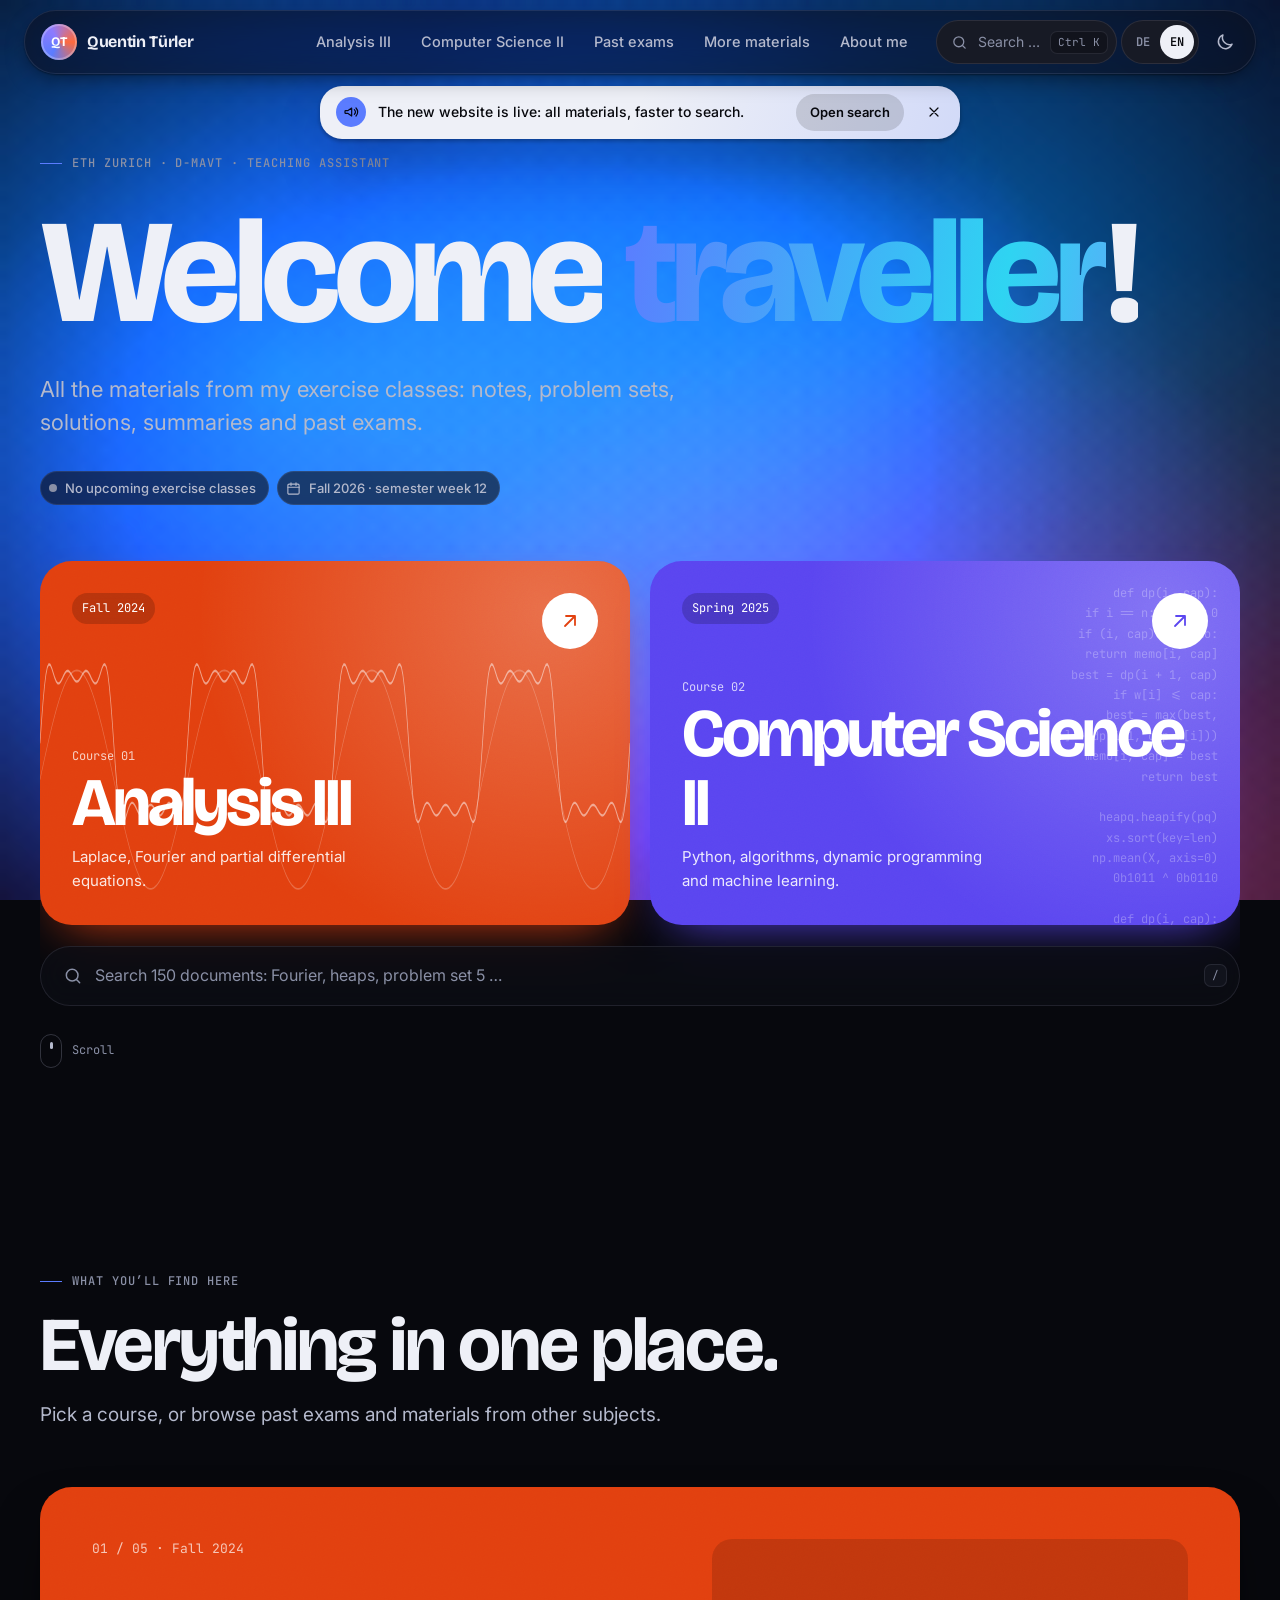
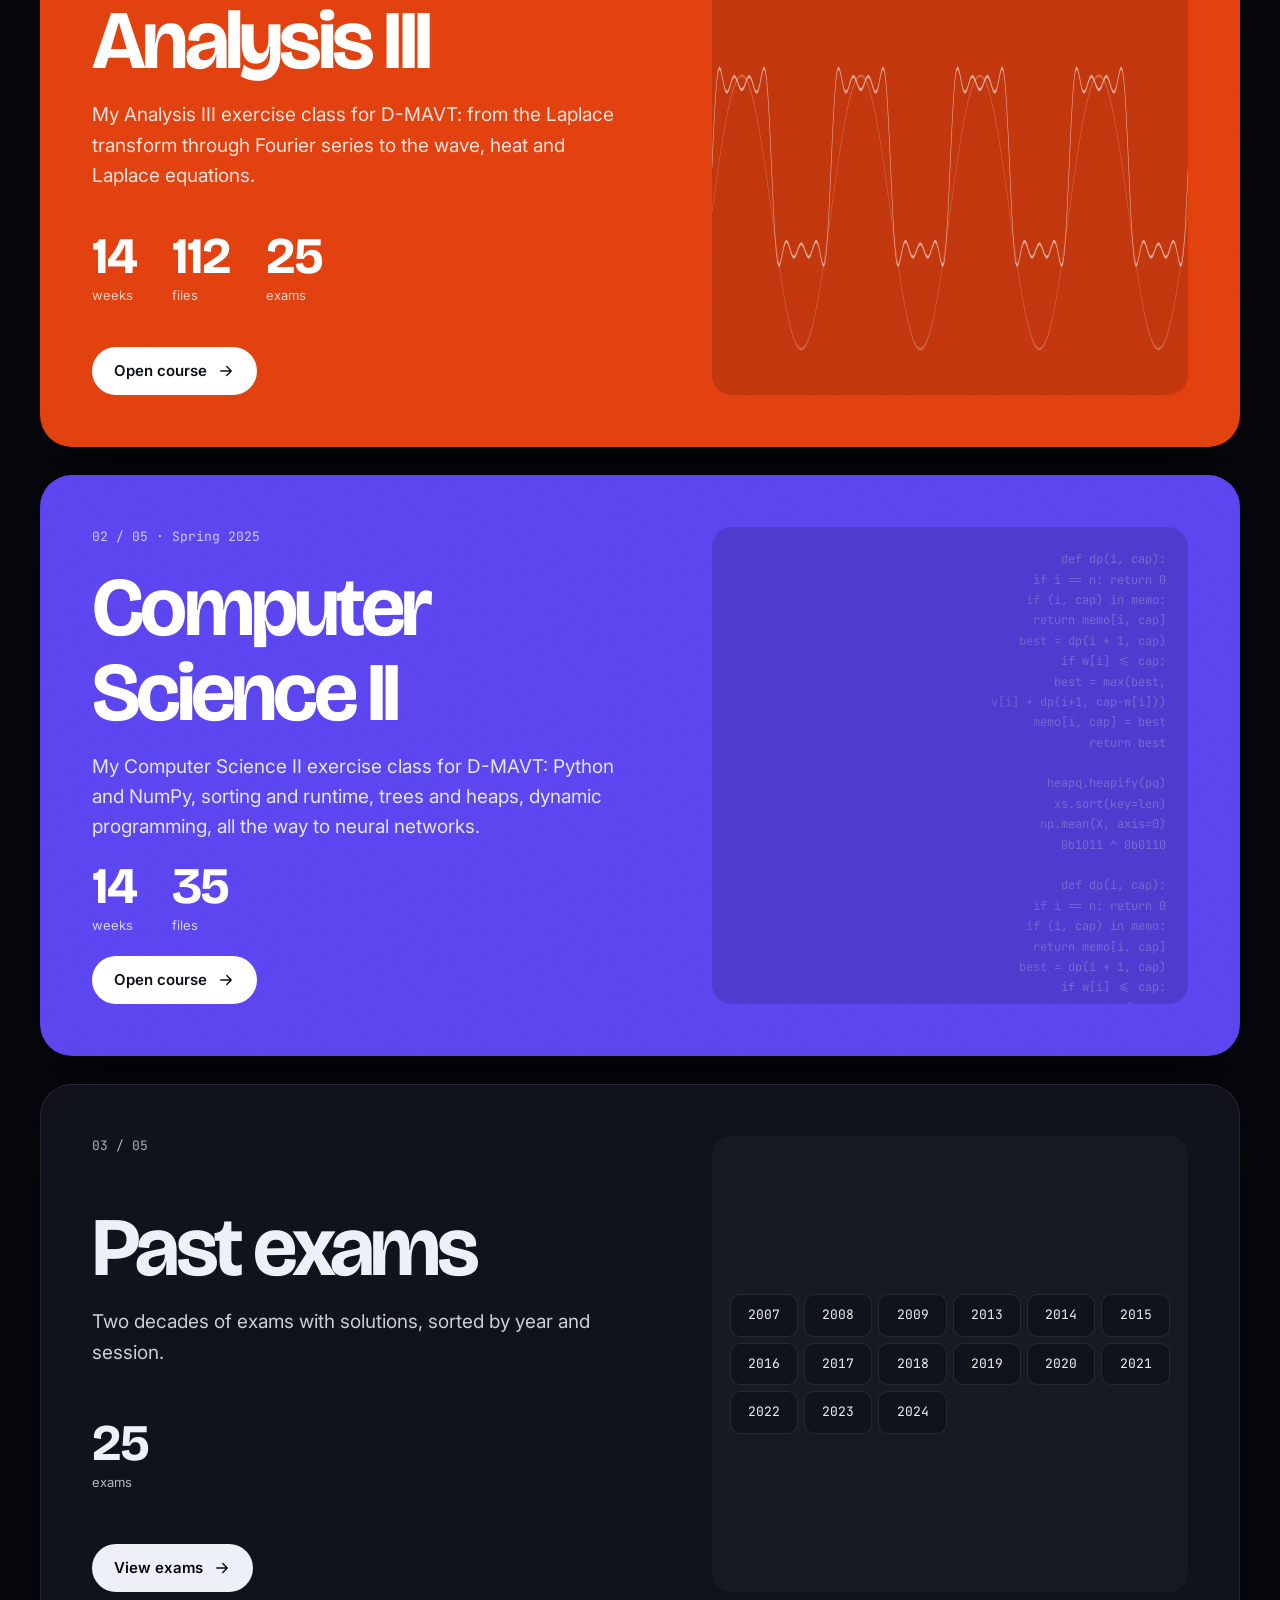
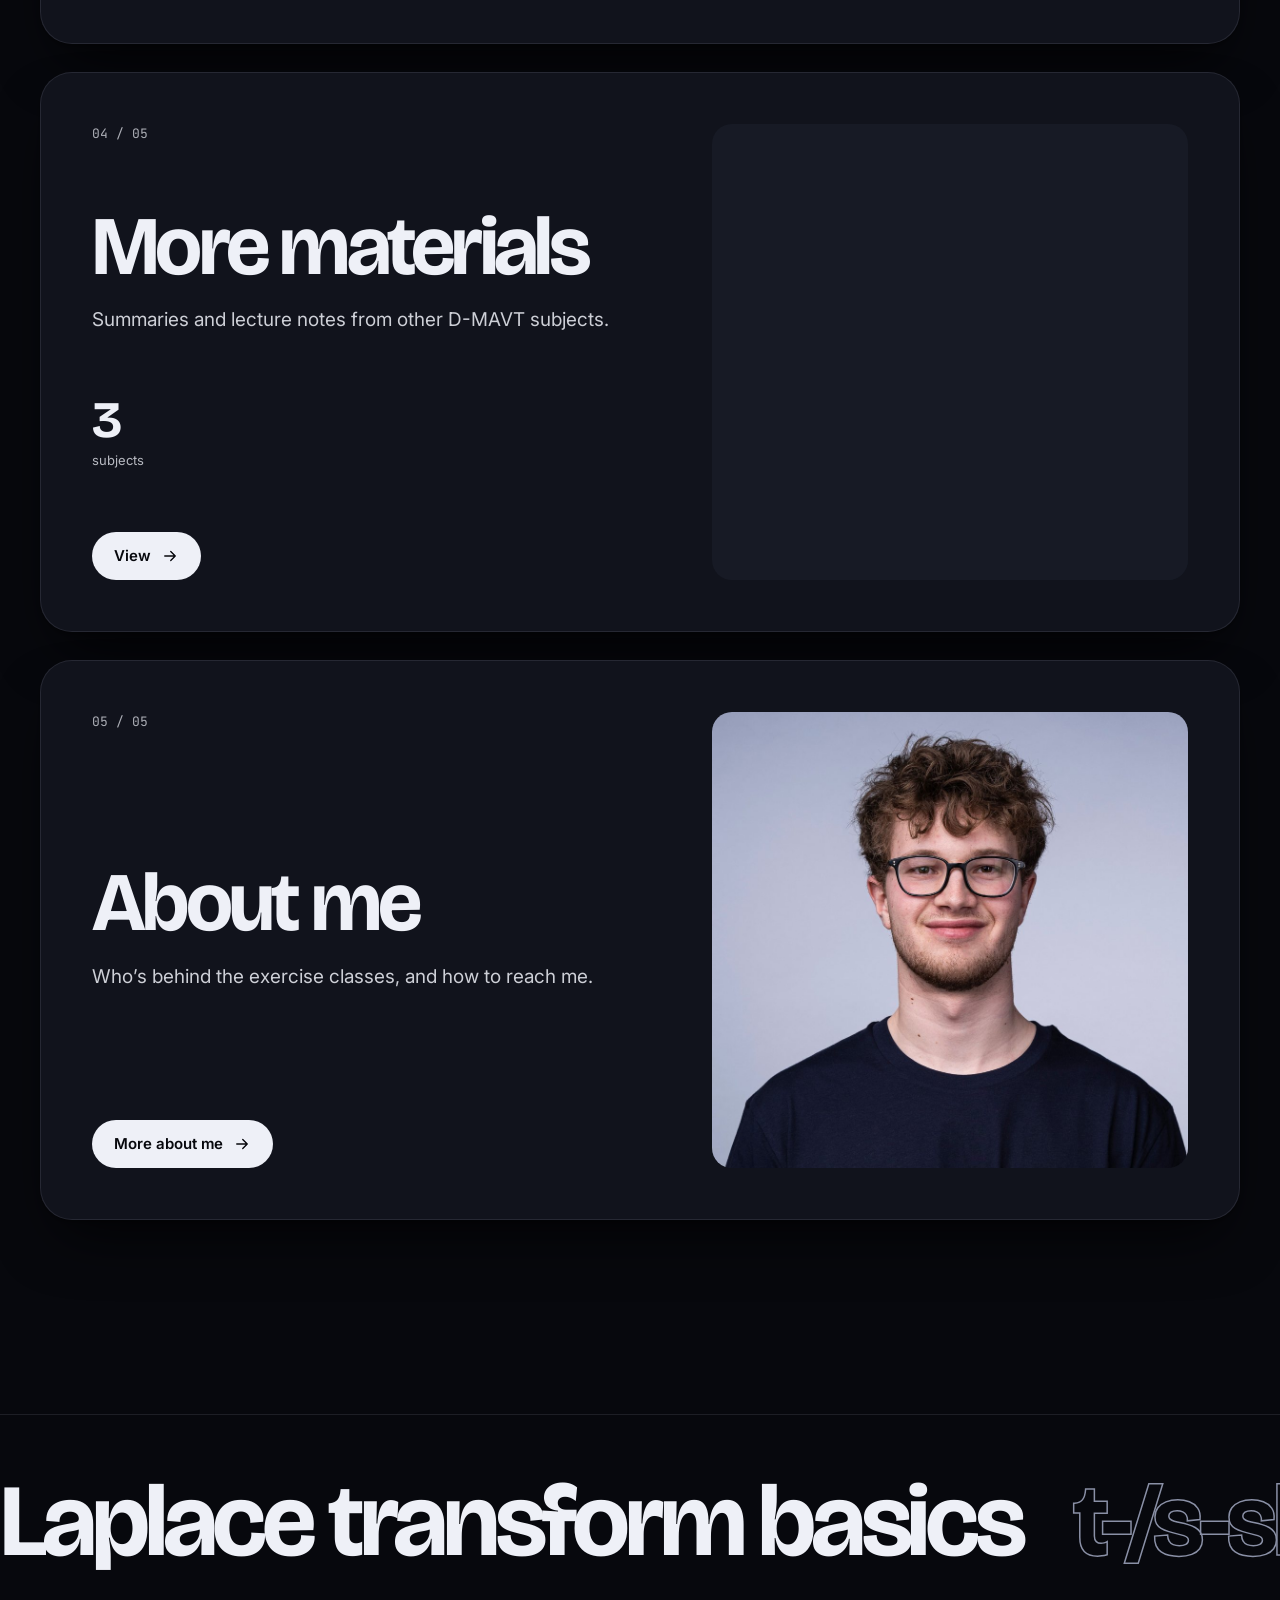
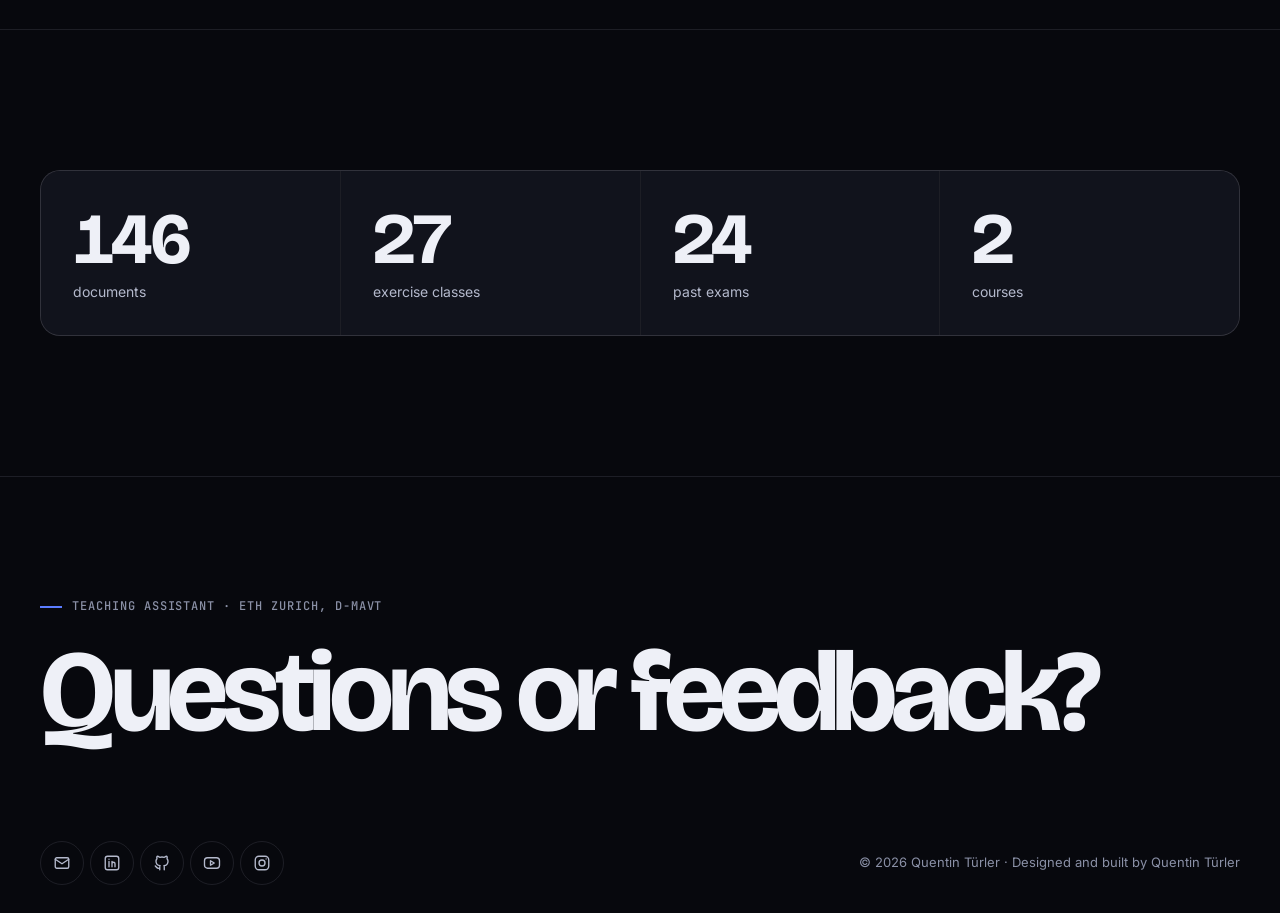
==== commit cee2cc86: "updates" ====
--- a/index.html
+++ b/index.html
@@ -1,5 +1,5 @@
 <!doctype html>
-<html lang="de">
+<html lang="en">
 <head>
 <meta charset="utf-8">
 <meta name="viewport" content="width=device-width, initial-scale=1, viewport-fit=cover">
@@ -17,8 +17,8 @@
 /* Boot: theme + language before first paint, unfold-transition flag, JS failsafe */
 (function(){var d=document.documentElement;d.classList.add('js');var t,l;
 try{t=localStorage.getItem('theme');l=localStorage.getItem('lang')}catch(e){}
-d.dataset.theme=t==='dark'||((!t||t==='system')&&matchMedia('(prefers-color-scheme: dark)').matches)?'dark':'light';
-d.lang=l==='en'||l==='de'?l:((navigator.language||'de').slice(0,2).toLowerCase()==='en'?'en':'de');
+d.dataset.theme=t==='light'||(t==='system'&&!matchMedia('(prefers-color-scheme: dark)').matches)?'light':'dark';
+d.lang=l==='en'||l==='de'?l:'en';
 try{var x=sessionStorage.getItem('tx');if(x){var o=JSON.parse(x);if(Date.now()-o.t<8000){d.classList.add('tx-enter');d.style.setProperty('--tx-color',o.color)}else sessionStorage.removeItem('tx')}}catch(e){}
 setTimeout(function(){if(!d.classList.contains('ready')){d.classList.remove('js','tx-enter')}},4000)})();
 </script>
@@ -35,7 +35,7 @@
   <section class="hero container">
     <div class="home-hero__top">
       <span class="eyebrow" data-i18n="home.eyebrow">ETH Zürich · D-MAVT · Teaching Assistant</span>
-      <h1 class="hero__title home-hero__title" data-split data-i18n-html="home.headline">Übungsstunden, die <em>fliessen</em>.</h1>
+      <h1 class="hero__title home-hero__title" data-split data-i18n-html="home.headline">Welcome <span><em>traveller</em>!</span></h1>
       <p class="hero__lead" data-reveal style="--d:.45s" data-i18n="home.lead">Alle Unterlagen aus meinen Übungsstunden.</p>
       <div class="hero__meta" id="status" data-reveal style="--d:.55s"></div>
     </div>
